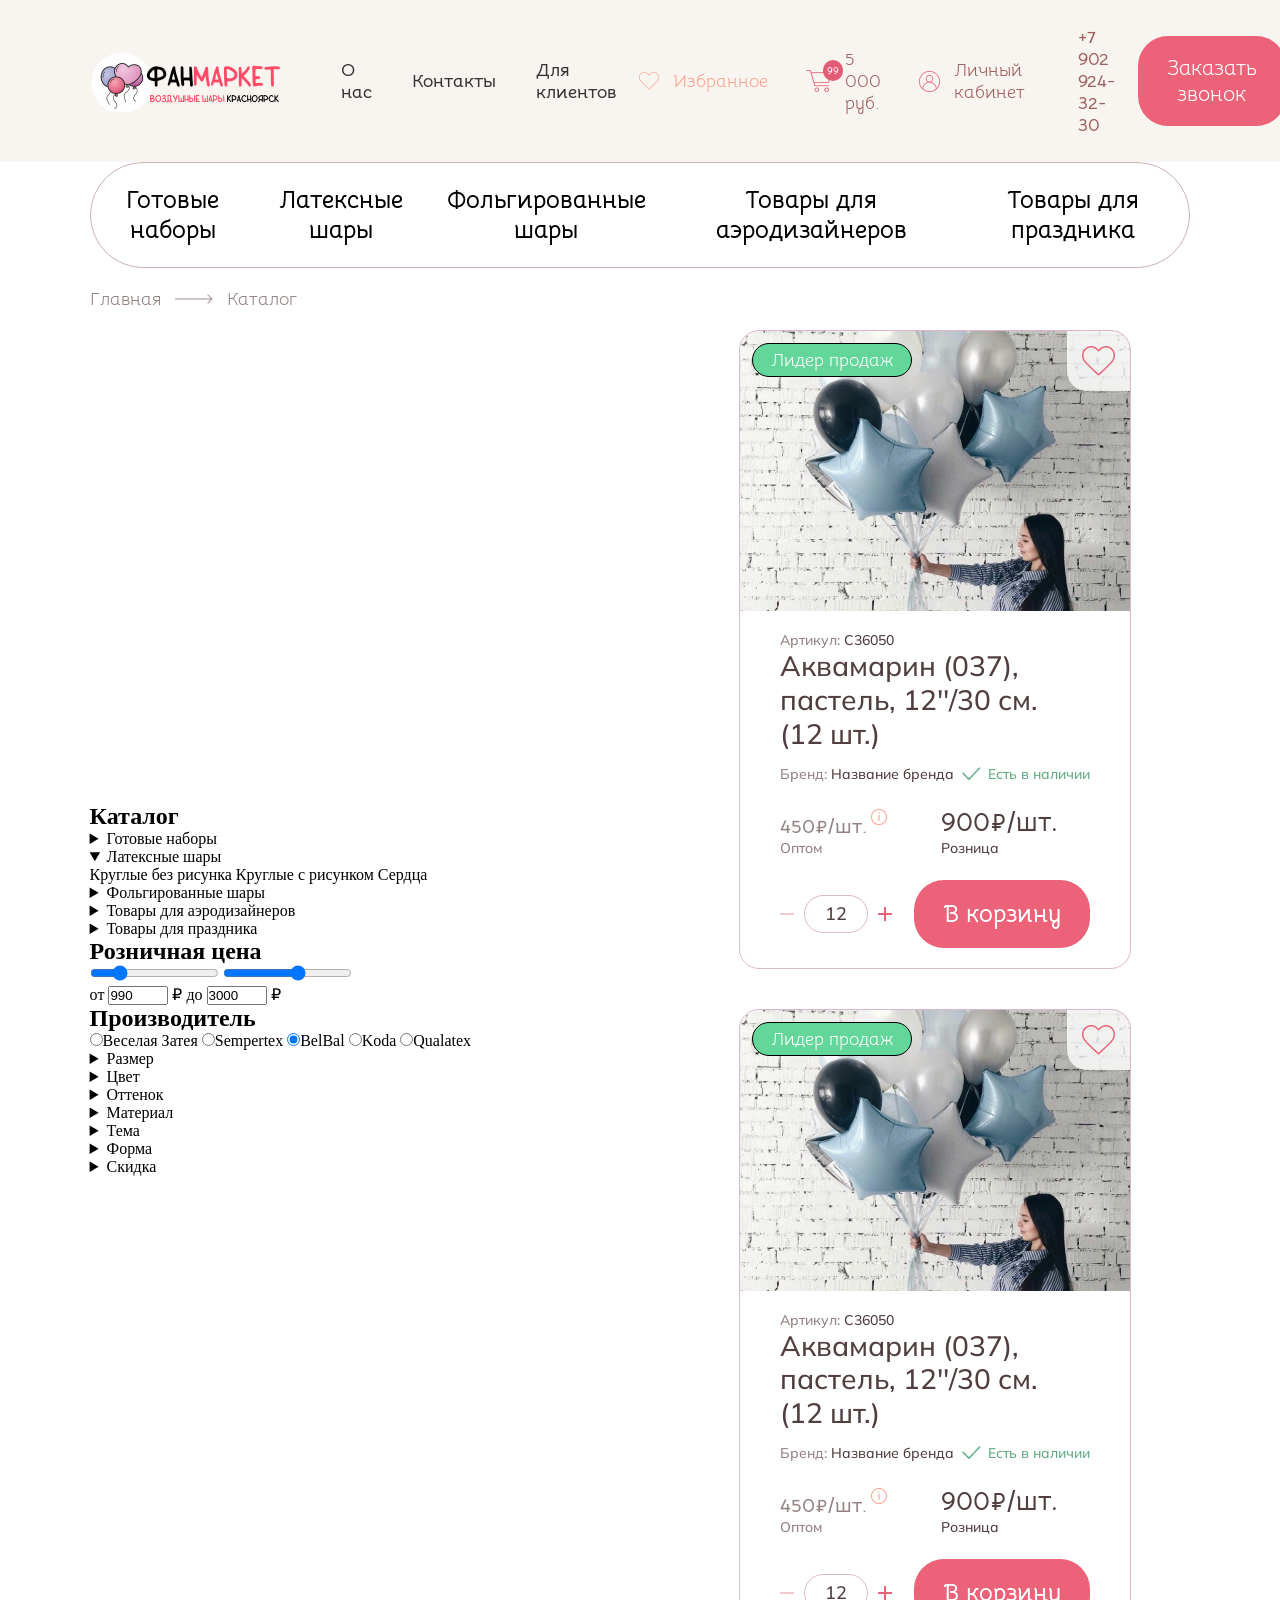
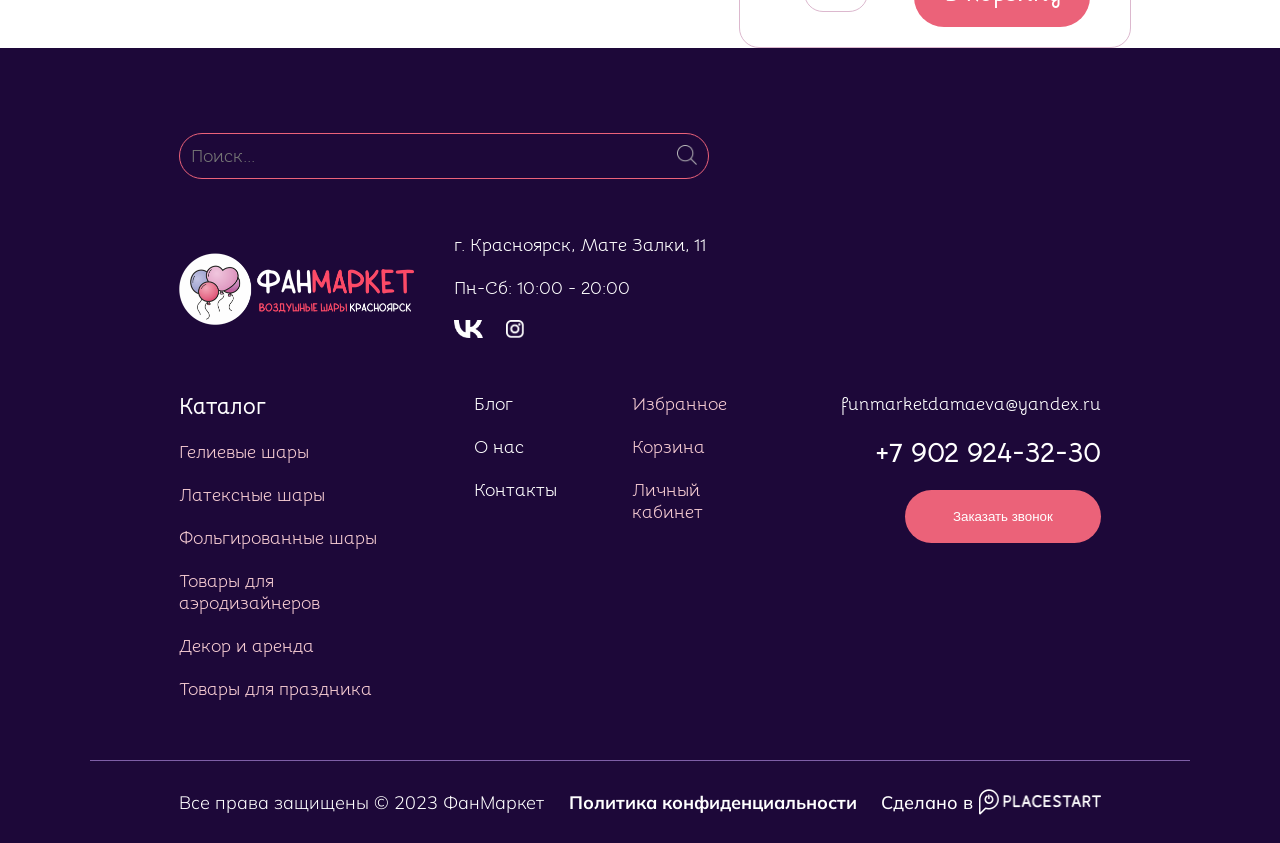
==== index.html @ 3cfc081d "Create top app bar and add html for filters Добавил верхнюю панель для каталога, стилизовал его и сп" ====
<!DOCTYPE html>
<html lang="en">
<head>
    <meta charset="UTF-8">
    <meta name="viewport" content="width=device-width, initial-scale=1.0">
    <title>ФанМаркет</title>
    <link rel="stylesheet" href="css/style.css">
    <script src="js/script.js"></script>
</head>
<body>
    <header>
        <div class="container header-inner">
            <img class="logo" src="images/logo/dark_logo.png">
            <nav class="nav-links bellota bold px18">
                <a href="#">О нас</a>
                <a href="#">Контакты</a>
                <a href="#">Для клиентов</a>
            </nav>
            <div class="actions">
                <a href="#" class="action-item favorite">
                    <img id="favorite" src="images/icons/favorite.png" alt="Избранное">
                    <span class="px18 bellota">Избранное</span>
                </a>
                <a href="#" class="action-item cart-item">
                    <div class="icon-wrap">
                        <img id="cart" src="images/icons/shopping_cart.png" alt="Корзина">
                        <span class="badge">99</span>
                    </div>
                    <span class="px18 bellota">5 000 руб.</span>
                </a>
                <a href="#" class="action-item">
                    <img id="profile" src="images/icons/profile.png" alt="Личный кабинет">
                    <span class="px18 bellota">Личный кабинет</span>
                </a>
            </div>
            <a href="tel:+79029243230" class="bellota px18 bold phone">+7 902 924-32-30</a>
            <button type="button" class="primary-btn px21 bellota">Заказать звонок</button>
        </div>       
    </header>
    <section class="top-bar">
        <div class="container">
            <a href="#" class="bellota bold px24">Готовые наборы</a>
            <a href="#" class="bellota bold px24">Латексные шары</a>
            <a href="#" class="bellota bold px24">Фольгированные шары</a>
            <a href="#" class="bellota bold px24">Товары для аэродизайнеров</a>
            <a href="#" class="bellota bold px24">Товары для праздника</a>
        </div>
    </section>
    <section class="site-path">
        <div class="container">
            <a href="#">Главная</a>
            <img src="images/icons/arrow.png" alt="">
            <a href="#">Каталог</a>
        </div>
    </section>
    <section class="products-catalog">
        <div class="catalog-filter container">
            <form class="filters" id="filters" method="get">
                <h2 class="filter-title">Каталог</h2>
                <div class="categories-nav">
                    <details class="acc">
                        <summary>Готовые наборы</summary>
                        <div class="acc-body">
                            <a href="#">Наборы на день рождения</a>
                            <a href="#">Наборы на выписку</a>
                        </div>
                    </details>
                    <details class="acc" open>
                        <summary>Латексные шары</summary>
                        <div class="acc-body">
                            <a href="#" class="sub">Круглые без рисунка</a>
                            <a href="#">Круглые с рисунком</a>
                            <a href="#">Сердца</a>
                        </div>
                    </details>
                    <details class="acc">
                        <summary>Фольгированные шары</summary>
                        <div class="acc-body"><a href="#">Фигуры</a></div>
                    </details>
                    <details class="acc">
                        <summary>Товары для аэродизайнеров</summary>
                        <div class="acc-body"><a href="#">Грузики</a></div>
                    </details>
                    <details class="acc">
                        <summary>Товары для праздника</summary>
                        <div class="acc-body"><a href="#">Свечи</a></div>
                    </details>
                </div>
                <h2 class="filter-title">Розничная цена</h2>
                <div class="range" data-max="5000">
                    <div class="range-track"><div class="range-fill"></div></div>
                    <input type="range" id="rangeMin" min="0" max="5000" step="10" value="990" aria-label="Минимальная цена">
                    <input type="range" id="rangeMax" min="0" max="5000" step="10" value="3000" aria-label="Максимальная цена">
                </div>
                <div class="price-inputs">
                    <label class="price-field">
                        <span>от</span>
                        <input type="number" name="price_min" id="priceMin" min="0" max="5000" value="990">
                        <span>₽</span>
                    </label>
                    <label class="price-field">
                        <span>до</span>
                        <input type="number" name="price_max" id="priceMax" min="0" max="5000" value="3000">
                        <span>₽</span>
                    </label>
                </div>
                <h2 class="filter-title">Производитель</h2>
                <div class="options">
                    <label class="radio"><input type="radio" name="brand" value="veselaya-zateya"><span>Веселая Затея</span></label>
                    <label class="radio"><input type="radio" name="brand" value="sempertex"><span>Sempertex</span></label>
                    <label class="radio"><input type="radio" name="brand" value="belbal" checked><span>BelBal</span></label>
                    <label class="radio"><input type="radio" name="brand" value="koda"><span>Koda</span></label>
                    <label class="radio"><input type="radio" name="brand" value="qualatex"><span>Qualatex</span></label>
                </div>
                <details class="collapse">
                    <summary>Размер</summary>
                    <div class="options">
                        <label class="check"><input type="checkbox" name="size" value="12"><span>12''/30 см</span></label>
                        <label class="check"><input type="checkbox" name="size" value="5"><span>5''/13 см</span></label>
                    </div>
                </details>
                <details class="collapse">
                    <summary>Цвет</summary>
                    <div class="options">
                        <label class="check"><input type="checkbox" name="color" value="red"><span>Красный</span></label>
                        <label class="check"><input type="checkbox" name="color" value="blue"><span>Синий</span></label>
                    </div>
                </details>
                <details class="collapse"><summary>Оттенок</summary><div class="options"></div></details>
                <details class="collapse"><summary>Материал</summary><div class="options"></div></details>
                <details class="collapse"><summary>Тема</summary><div class="options"></div></details>
                <details class="collapse"><summary>Форма</summary><div class="options"></div></details>
                <details class="collapse"><summary>Скидка</summary><div class="options"></div></details>
            </form>
        </div>
        <!-- Карта товара -->
        <div class="container product-cards">
            <div class="product-card">
                <p class="product-chip">Лидер продаж</p>
                <img class="product-favorite" src="images/icons/favorite_empty.png" alt="Товар не в избранном">
                <img class="product-img" src="images/product_placeholder.png" alt="Аквамарин (037), пастель, 12''/30 см. (12 шт.)">
                <div class="product-card-body">
                    <div class="h1-and-bellow">
                        <p class="product-property">Артикул: <span>C36050</span></p>
                        <h1>Аквамарин (037), пастель, 12''/30 см. <span class="no-wrap">(12 шт.)</span></h1>
                        <div class="bellow-h1">
                            <p class="product-property">Бренд: <span>Название бренда</span></p>
                            <div class="product-in-stock">
                                <img src="images/icons/positive_mark.png" alt="Товар есть в наличии">
                                <p>Есть в наличии</p>
                            </div>
                        </div>
                    </div>
                    <div class="prices">
                        <div class="price-in-bulk">
                            <p class="price">450₽/шт.</p>
                            <img src="images/icons/info.png" alt="Цена оптом">
                            <p>Оптом</p>
                        </div>
                        <div class="price-by-one">
                            <p class="price">900₽/шт.</p>
                            <p>Розница</p>
                        </div>
                    </div>
                    <div class="product-card-bottom">
                        <div class="product-card-amount">
                            <img src="images/icons/minus.png" alt="Выложить из корзины 1 товар">
                            <p>12</p>
                            <img src="images/icons/plus.png" alt="Положить в корзину 1 товар">
                        </div>
                        <button class="primary-btn bellota px24 bold">В корзину</button>
                    </div>
                </div>
            </div>
            <div class="product-card">
                <p class="product-chip">Лидер продаж</p>
                <img class="product-favorite" src="images/icons/favorite_empty.png" alt="Товар не в избранном">
                <img class="product-img" src="images/product_placeholder.png" alt="Аквамарин (037), пастель, 12''/30 см. (12 шт.)">
                <div class="product-card-body">
                    <div class="h1-and-bellow">
                        <p class="product-property">Артикул: <span>C36050</span></p>
                        <h1>Аквамарин (037), пастель, 12''/30 см. <span class="no-wrap">(12 шт.)</span></h1>
                        <div class="bellow-h1">
                            <p class="product-property">Бренд: <span>Название бренда</span></p>
                            <div class="product-in-stock">
                                <img src="images/icons/positive_mark.png" alt="Товар есть в наличии">
                                <p>Есть в наличии</p>
                            </div>
                        </div>
                    </div>
                    <div class="prices">
                        <div class="price-in-bulk">
                            <p class="price">450₽/шт.</p>
                            <img src="images/icons/info.png" alt="Цена оптом">
                            <p>Оптом</p>
                        </div>
                        <div class="price-by-one">
                            <p class="price">900₽/шт.</p>
                            <p>Розница</p>
                        </div>
                    </div>
                    <div class="product-card-bottom">
                        <div class="product-card-amount">
                            <img src="images/icons/minus.png" alt="Выложить из корзины 1 товар">
                            <p>12</p>
                            <img src="images/icons/plus.png" alt="Положить в корзину 1 товар">
                        </div>
                        <button class="primary-btn bellota px24 bold">В корзину</button>
                    </div>
                </div>
            </div>
        </div>       
    </section>
    <footer>
        <div class="container footer-inner">
            <div class="footer-main bellota px18">
                <div id="search-section">
                    <div class="search">
                        <input class="search-input" type="text" placeholder="Поиск...">
                        <img class="search-icon" src="images/icons/search.png" alt="Поиск">
                    </div>
                    <div class="footer-doublecolumn">
                        <img class="logo" src="images/logo/light_logo.png" alt="ФанМаркет">
                        <div class="hug white">
                            <p>г. Красноярск, Мате Залки, 11</p>
                            <p>Пн-Сб: 10:00 - 20:00</p>
                            <div>
                                <img class="footer-icon" src="images/icons/vk.png" alt="Наш ВК">
                                <img id="rightmost" class="footer-icon" src="images/icons/instagram.png" alt="Наш Instagram">
                            </div>
                        </div>
                    </div>
                </div>
                <div class="categories">
                    <div class="hug category">
                        <h3>Каталог</h3>
                        <a href="#">Гелиевые шары</a>
                        <a href="#">Латексные шары</a>
                        <a href="#">Фольгированные шары</a>
                        <a href="#">Товары для аэродизайнеров</a>
                        <a href="#">Декор и аренда</a>
                        <a href="#">Товары для праздника</a>
                    </div>
                    <div class="hug white">
                        <a href="#">Блог</a>
                        <a href="#">О нас</a>
                        <a href="#">Контакты</a>
                    </div>
                    <div class="hug category">
                        <a href="#">Избранное</a>
                        <a href="#">Корзина</a>
                        <a href="#">Личный кабинет</a>
                    </div>
                </div>
                <div class="contact">
                    <p class="white px18">funmarketdamaeva@yandex.ru</p>
                    <p class="white bold px28">+7 902 924-32-30</p>
                    <button class="primary-btn white">Заказать звонок</button>
                </div>
            </div>
            <div class="footer-secondary mulish white px18">
                <p class="light">Все права защищены © 2023 ФанМаркет</p>
                <p class="bold">Политика конфиденциальности</p>
                <div id="placestart">
                    <p>Сделано в</p>
                    <img src="images/logo/placestart_logo.png" alt="Сделано в Placestart">
                </div>
            </div>
        </div>       
    </footer>
</body>
</html>
---- css/style.css ----
@font-face {
    font-family: 'Bellota';
    src: url('./fonts/Bellota/Bellota-Regular.ttf') format('truetype');
    font-weight: 400; 
    font-style: normal;
    font-display: swap;
}

@font-face {
    font-family: 'Bellota';
    src: url('./fonts/Bellota/Bellota-Bold.ttf') format('truetype');
    font-weight: 700;
    font-style: normal;
    font-display: swap;
}

@font-face {
    font-family: 'Mulish';
    src: url('./fonts/Mulish/static/Mulish-Medium.ttf') format('truetype');
    font-weight: 400;
    font-style: normal;
    font-display: swap;
}

@font-face {
    font-family: 'Mulish';
    src: url('./fonts/Mulish/static/Mulish-Bold.ttf') format('truetype');
    font-weight: 700;
    font-style: normal;
    font-display: swap;
}

@font-face {
    font-family: 'Mulish';
    src: url('./fonts/Mulish/static/Mulish-Light.ttf') format('truetype');
    font-weight: 100;
    font-style: normal;
    font-display: swap;
}

*, *::after, *::before {
    box-sizing: border-box;
    margin: 0;
    padding: 0;
}

a {
    text-decoration: none;
    color: inherit;
}

header, section, footer {
    display: flex;
    width: 100%;
    max-width: 1920px;
    margin: 0 auto;
}

header {
    background-color: #F8F5F0;
}

.header-inner {
    gap: 23px;
    padding-top: 26px;
    padding-bottom: 26px;
    display: flex;
    align-items: center;
    flex-direction: row;
}

.container {
    display: flex;
    align-items: center;
    flex-direction: row;
    width: 100%;
    margin-left: clamp(0px, 7%, 135px);
    margin-right: clamp(0px, 7%, 135px);
}

.logo {
    display: block;
    height: 62px;
    width: auto;
    object-fit: contain;
}

.nav-links {
    display: flex;
    align-items: center;
    gap: 40px;
    font-size: 16px;
    font-weight: 400;
    color: #383333;
    margin-left: 36px;
}

.icon-wrap {
    position: relative;
    display: inline-flex;
    align-items: center;
    justify-content: center;
}
.actions {
    display: flex;
    flex-direction: row;
    justify-content: space-between;
    gap: 38px;
    margin-left: auto;
}

.action-item {
    display: flex;
    flex-grow: 2;
    flex-direction: row;
    align-items: center;
    gap: 14px;
    color: #A06060;
}

.action-item div {
    max-height: 100%;
}

.badge {
    position: absolute;
    font-family: "Bellota", sans-serif;
    top: -10px;
    right: -12px;
    background-color: #E25C75;
    color: white;
    font-size: 10px;
    font-weight: 700;
    padding: 4px 4px;
    border-radius: 999px;
}

.primary-btn {
    background-color: #EB6279;
    padding: 19px 29px;
    border-radius: 30px;
    color: white;
    border-width: 0;
}

.site-path {
    color: #948181;
    font-family: 'Bellota', sans-serif;
    font-size: 18px;
}

.site-path .container {
    display: flex;
    gap: clamp(2px, 2vw, 14px);
    margin-top: 20px;
    margin-bottom: 20px;
}

.site-path img {
    height: 10px;
    width: auto;
}

.top-bar .container {
    border: #CAB1B7 solid 1px;
    display: flex;
    justify-content: space-around;
    padding-top: 22px;
    padding-bottom: 22px;
    border-radius: 999px;
    text-align: center;
}

.choosen {
    color: #EB6279;
}

.product-cards {
    display: flex;
    flex-flow: row wrap;
    gap: 40px 30px;
    width: clamp(60%, 1230px, 100%);
}

.product-card {
    border: #DCB8CE 1px solid;
    border-radius: 20px;
    width: min-content;
    position: relative;
    overflow: hidden;
}

.product-card .product-img {
    height: auto;
    width: clamp(200px, 390px, 100vw);
    display: block;
}

.product-chip {
    color: white;
    font-family: 'Bellota', sans-serif;
    font-size: 18px; 
    border-radius: 20px;
    background-color: #63D79A;
    padding: 5px 18px;
    display: inline-block;
    border: 1px solid black;
    position: absolute;    
    top: 12px;         
    left: 12px;    
    z-index: 1;
}

.h1-and-bellow {
    display: flex;
    flex-direction: column;
}

.bellow-h1 {
    display: flex;
    flex-wrap: wrap;
    justify-content: space-between; 
}

.product-favorite {
    position: absolute;
    top: 0;
    right: 0;
    z-index: 1;
    padding: 15px;
    width: 16%;
    border-radius: 0px 20px;
    background-color: rgba(255, 255, 255, 0.8);
}

.product-property {
    font-family: 'Mulish', sans-serif;
    font-size: 14px;
    color: #948181;
    font-weight: 400;
}

.product-property > span {
    color: #513E3E;
}

.product-card-body {
    padding: 20px 40px;
    display: flex;
    flex-direction: column;
    gap: 23px;
}

.h1-and-bellow > h1 {
    font-size: 28px;
    font-family: 'Mulish', sans-serif;
    line-height: 120%;
    color: #513E3E;
    font-weight: 400;
    margin-bottom: 15px;
}

.product-in-stock {
    color: #5EAB83;
    font-family: 'Mulish', sans-serif;
    font-size: 14px;
    display: flex;
    align-items: center;
    gap: 7px;
}

.product-in-stock img {
    height:14px;
    width: auto;
}

.prices {
    display: flex;
    flex-wrap: wrap;
    gap: clamp(12px, 5vw, 54px);
    align-content: start;
    align-items: end;
}

.price-in-bulk {
    color: #948181;
    font-family: 'Mulish', sans-serif;
    font-size: 14px;
}
.price-in-bulk > img {
    display: inline-block;
    height: 16px;
    position: relative;
    top: -8px;
}

.price-in-bulk > .price {
    font-size: 20px;
    font-weight: 700;
    display: inline-block;
    font-family: 'Bellota', sans-serif;
}

.price-by-one {
    font-size: 14px;
    font-family: 'Mulish', sans-serif;
    color: #513E3E;
}

.price-by-one > .price {
    font-size: 26px;
    font-weight: 700;
    font-family: 'Bellota', sans-serif;
}

.product-card-amount {
    font-family: 'Mulish', sans-serif;
    color: #513E3E;
    display: flex;
    justify-content: space-between;
    align-items: center;
    flex: 1;
}

.product-card-amount > p {
    border: #DCB8CE solid 1px;
    border-radius: 20px;
    padding: 9px 20px;
    font-weight: 400;
    font-size: 18px;
    line-height: 100%;
}

.product-card-amount > img {
    width: 14px;
    height: auto;
}

.product-card-bottom {
    display: flex;
    align-items: center;
    align-content: center;
    gap: clamp(8px, 22px, 10%);
    flex-wrap: wrap;
    width: 100%;
}

footer {
    background-color: #1D0839;
}

.footer-inner {
    display: flex;
    flex-direction: column;
    width: 100%; 
}

.footer-secondary {
    border-top: #7E5FA7 solid 1px;
    display: flex;
    flex-wrap: wrap;
    justify-content: space-between;
    align-items: center;
    gap: 20px;
    padding: 28px clamp(20px, 7vw, 135px);
    width: 100%;
}


.footer-main {
    display: flex;
    justify-content: space-between;
    align-items: flex-start;
    flex-wrap: wrap; 
    gap: 50px clamp(40px, 6vw, 120px);
    padding: 85px clamp(20px, 7vw, 135px) 60px; 
    width: 100%;
}

.footer-icon {
    height: 18px;
}

#rightmost {
    margin-left: 18px;
}

.hug {
    display: flex;
    flex-direction: column;
    gap: 21px;
}

#search-section {
    flex: 1 1 380px;
    max-width: 530px;
}

.search {
    display: flex;
    padding: 11px;
    border-radius: 43px;
    border: 1px solid #EB6279;
    width: 100%;
}

.search-input {
    flex: 1;
    font-family: 'Bellota';
    font-size: 18px;
    color: #979797;
    outline: none;
    border: none;
    background: transparent;
}

.search-icon {
    height: 20px;
}

.footer-doublecolumn {
    display: flex;
    justify-content: space-between;
    align-items: center;
    margin-top: 55px;
}

.footer-doublecolumn > .logo {
    width: 235px;
    height: auto;
}

.footer-doublecolumn > .hug {
    width: 48.2%;
}

.hug h3 {
    color: white;
    font-size: 22px;
}

.categories {
    display: flex;
    gap: clamp(20px, 7vw, 75px);
    flex: 2.4;
    justify-content: space-between;
}

.category {
    color: #F3C9D0;
    size: 18px;
}

.category > a:hover {
    color: #FAA48E;
}

.contact {
    display: flex;
    flex-direction: column;
    gap: 20px;
    align-items: end;
    flex: 1;
}

.contact > .primary-btn {
    padding: 19px 48px;
    white-space: nowrap;
}

#placestart {
    display: flex;
    align-items: center;
    gap: 6px;
}

#placestart img {
    max-width: 122px;
}

#favorite {
    width: 20px;
}

#cart {
    width: 25px;
}

#profile {
    width: 21px;
}

.phone {
    color: #A06060;
    margin-left: 30px;
}

.favorite {
    color: #FAA48F;
}

.white {
    color: white;
}

.bold {
    font-weight: 700;
}

.light {
    font-weight: 100;
}

.px18 {
    font-size: 18px;
}

.px21 {
    font-size: 21px;
}

.px24 {
    font-size: 24px;
}

.px28 {
    font-size: 28px;
}

.bellota {
    font-family: 'Bellota', sans-serif;
}

.mulish {
    font-family: 'Mulish', sans-serif;
}

.no-wrap {
    white-space: nowrap;
}
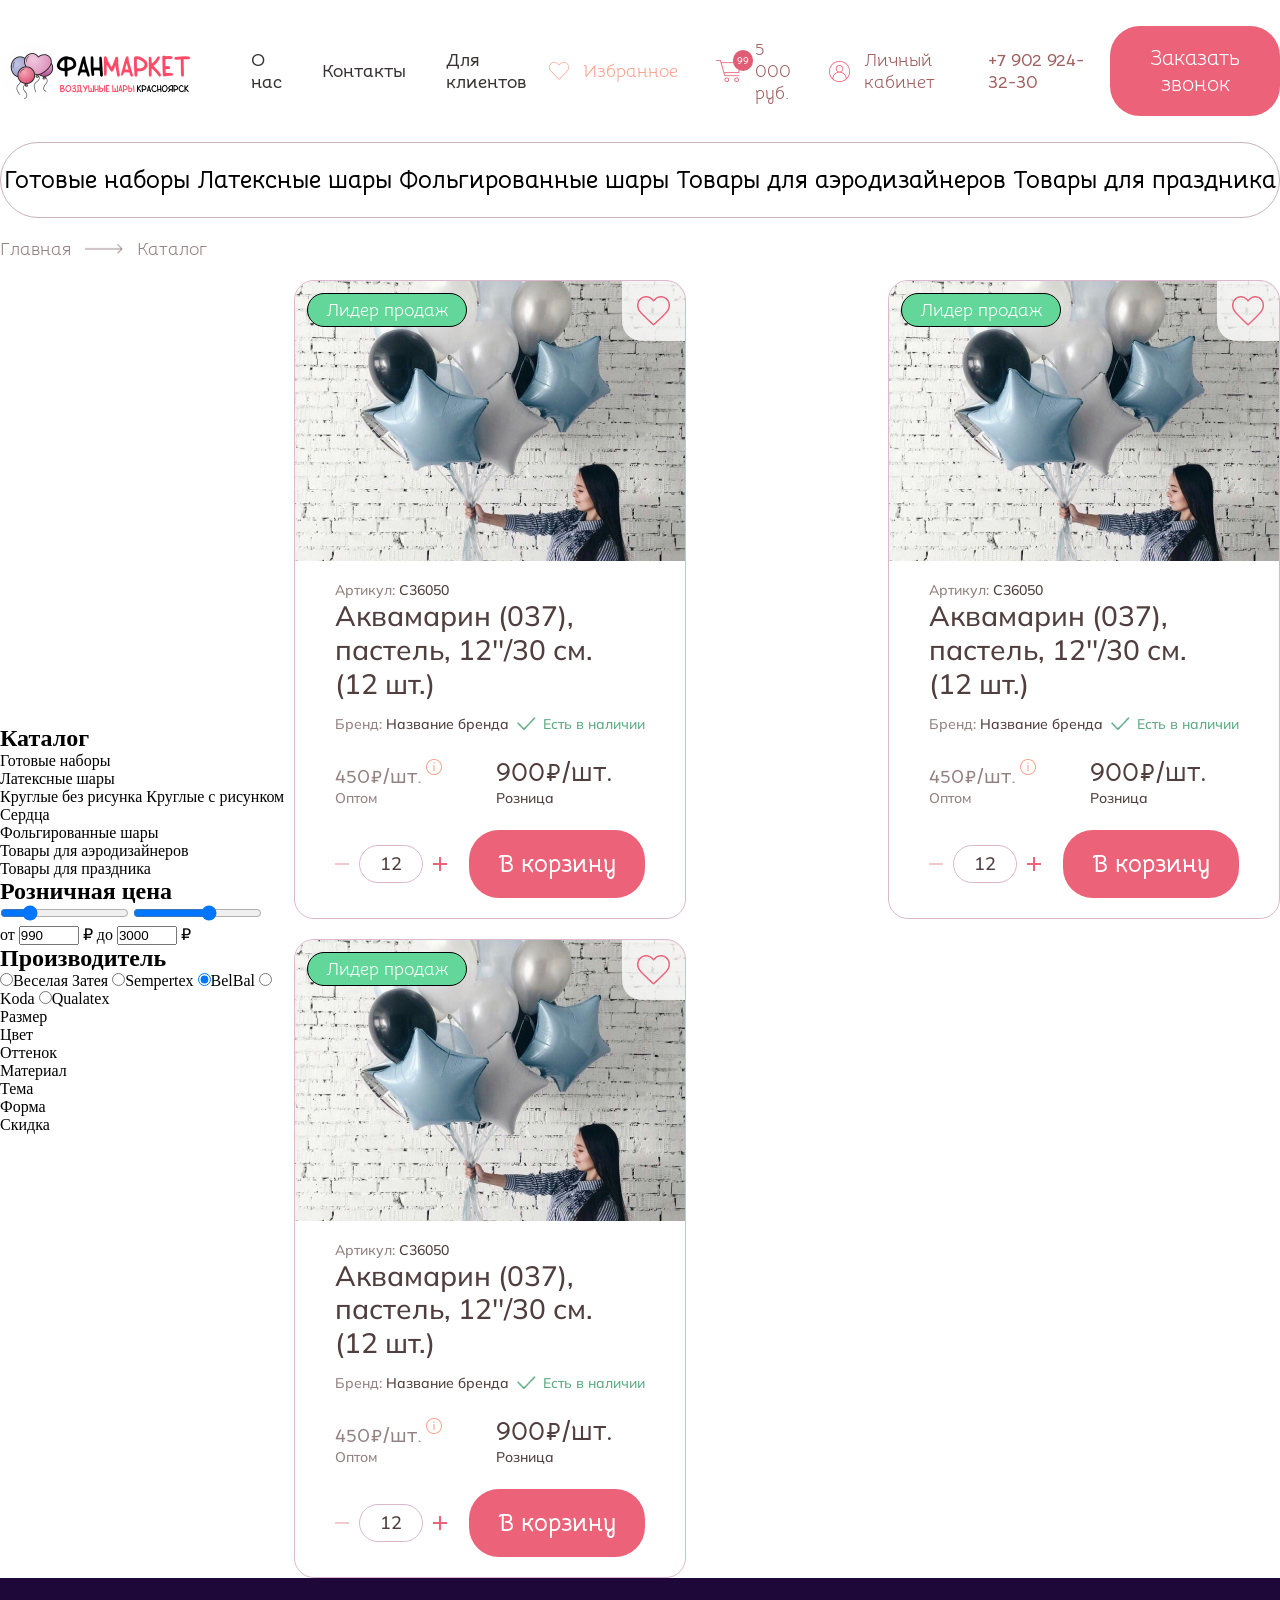
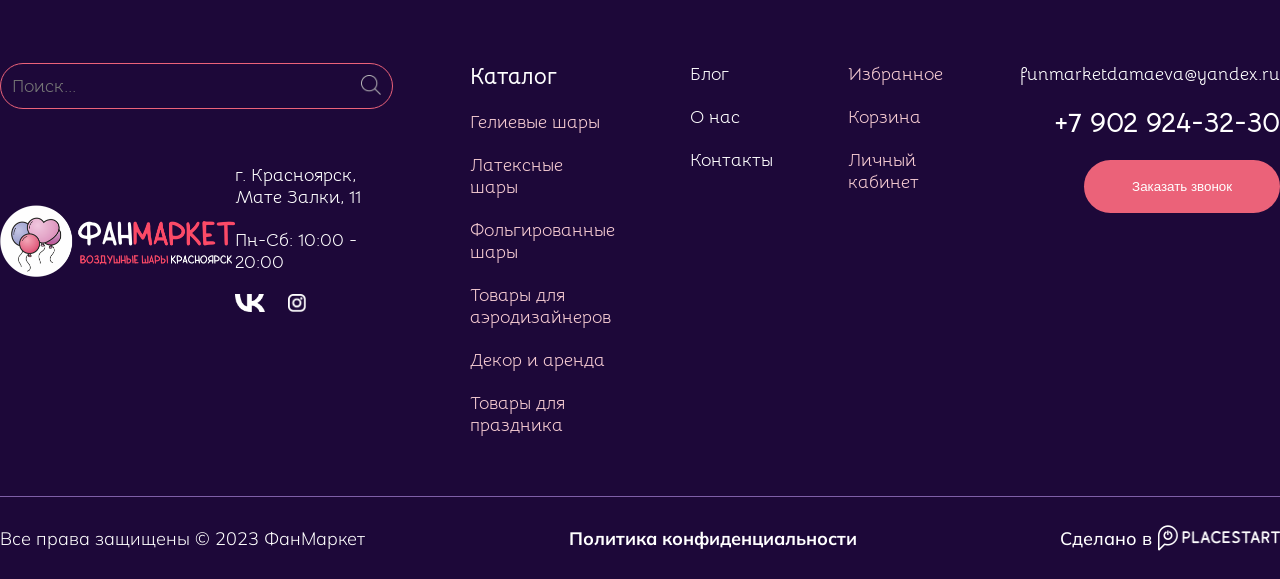
==== commit 1aa2120a: "Add hovers and refactor container, section margins Добавил эффекты при наведении и переработал отсту" ====
--- a/index.html
+++ b/index.html
@@ -11,11 +11,11 @@
     <header>
         <div class="container header-inner">
             <img class="logo" src="images/logo/dark_logo.png">
-            <nav class="nav-links bellota bold px18">
-                <a href="#">О нас</a>
-                <a href="#">Контакты</a>
-                <a href="#">Для клиентов</a>
-            </nav>
+            <ul class="nav-links bellota bold px18">
+                <li><a href="#">О нас</a></li>
+                <li><a href="#">Контакты</a></li>
+                <li><a href="#">Для клиентов</a></li>
+            </ul>
             <div class="actions">
                 <a href="#" class="action-item favorite">
                     <img id="favorite" src="images/icons/favorite.png" alt="Избранное">
@@ -34,16 +34,18 @@
                 </a>
             </div>
             <a href="tel:+79029243230" class="bellota px18 bold phone">+7 902 924-32-30</a>
-            <button type="button" class="primary-btn px21 bellota">Заказать звонок</button>
+            <button type="button" class="primary-btn px21 bellota" action="">Заказать звонок</button>
         </div>       
     </header>
     <section class="top-bar">
         <div class="container">
-            <a href="#" class="bellota bold px24">Готовые наборы</a>
-            <a href="#" class="bellota bold px24">Латексные шары</a>
-            <a href="#" class="bellota bold px24">Фольгированные шары</a>
-            <a href="#" class="bellota bold px24">Товары для аэродизайнеров</a>
-            <a href="#" class="bellota bold px24">Товары для праздника</a>
+            <ul>
+                <li><a href="#" class="bellota bold px24">Готовые наборы</a></li>
+                <li><a href="#" class="bellota bold px24">Латексные шары</a></li>
+                <li><a href="#" class="bellota bold px24">Фольгированные шары</a></li>
+                <li><a href="#" class="bellota bold px24">Товары для аэродизайнеров</a></li>
+                <li><a href="#" class="bellota bold px24">Товары для праздника</a></li>
+            </ul>
         </div>
     </section>
     <section class="site-path">
@@ -54,162 +56,201 @@
         </div>
     </section>
     <section class="products-catalog">
-        <div class="catalog-filter container">
-            <form class="filters" id="filters" method="get">
-                <h2 class="filter-title">Каталог</h2>
-                <div class="categories-nav">
-                    <details class="acc">
-                        <summary>Готовые наборы</summary>
-                        <div class="acc-body">
-                            <a href="#">Наборы на день рождения</a>
-                            <a href="#">Наборы на выписку</a>
+        <div class="container">
+            <div class="catalog-filter">
+                <form class="filters" id="filters" method="get">
+                    <h2 class="filter-title">Каталог</h2>
+                    <div class="categories-nav">
+                        <details class="acc">
+                            <summary>Готовые наборы</summary>
+                            <div class="acc-body">
+                                <a href="#">Наборы на день рождения</a>
+                                <a href="#">Наборы на выписку</a>
+                            </div>
+                        </details>
+                        <details class="acc" open>
+                            <summary>Латексные шары</summary>
+                            <div class="acc-body">
+                                <a href="#" class="sub">Круглые без рисунка</a>
+                                <a href="#">Круглые с рисунком</a>
+                                <a href="#">Сердца</a>
+                            </div>
+                        </details>
+                        <details class="acc">
+                            <summary>Фольгированные шары</summary>
+                            <div class="acc-body"><a href="#">Фигуры</a></div>
+                        </details>
+                        <details class="acc">
+                            <summary>Товары для аэродизайнеров</summary>
+                            <div class="acc-body"><a href="#">Грузики</a></div>
+                        </details>
+                        <details class="acc">
+                            <summary>Товары для праздника</summary>
+                            <div class="acc-body"><a href="#">Свечи</a></div>
+                        </details>
+                    </div>
+                    <h2 class="filter-title">Розничная цена</h2>
+                    <div class="range" data-max="5000">
+                        <div class="range-track"><div class="range-fill"></div></div>
+                        <input type="range" id="rangeMin" min="0" max="5000" step="10" value="990" aria-label="Минимальная цена">
+                        <input type="range" id="rangeMax" min="0" max="5000" step="10" value="3000" aria-label="Максимальная цена">
+                    </div>
+                    <div class="price-inputs">
+                        <label class="price-field">
+                            <span>от</span>
+                            <input type="number" name="price_min" id="priceMin" min="0" max="5000" value="990">
+                            <span>₽</span>
+                        </label>
+                        <label class="price-field">
+                            <span>до</span>
+                            <input type="number" name="price_max" id="priceMax" min="0" max="5000" value="3000">
+                            <span>₽</span>
+                        </label>
+                    </div>
+                    <h2 class="filter-title">Производитель</h2>
+                    <div class="options">
+                        <label class="radio"><input type="radio" name="brand" value="veselaya-zateya"><span>Веселая Затея</span></label>
+                        <label class="radio"><input type="radio" name="brand" value="sempertex"><span>Sempertex</span></label>
+                        <label class="radio"><input type="radio" name="brand" value="belbal" checked><span>BelBal</span></label>
+                        <label class="radio"><input type="radio" name="brand" value="koda"><span>Koda</span></label>
+                        <label class="radio"><input type="radio" name="brand" value="qualatex"><span>Qualatex</span></label>
+                    </div>
+                    <details class="collapse">
+                        <summary>Размер</summary>
+                        <div class="options">
+                            <label class="check"><input type="checkbox" name="size" value="12"><span>12''/30 см</span></label>
+                            <label class="check"><input type="checkbox" name="size" value="5"><span>5''/13 см</span></label>
                         </div>
                     </details>
-                    <details class="acc" open>
-                        <summary>Латексные шары</summary>
-                        <div class="acc-body">
-                            <a href="#" class="sub">Круглые без рисунка</a>
-                            <a href="#">Круглые с рисунком</a>
-                            <a href="#">Сердца</a>
+                    <details class="collapse">
+                        <summary>Цвет</summary>
+                        <div class="options">
+                            <label class="check"><input type="checkbox" name="color" value="red"><span>Красный</span></label>
+                            <label class="check"><input type="checkbox" name="color" value="blue"><span>Синий</span></label>
                         </div>
                     </details>
-                    <details class="acc">
-                        <summary>Фольгированные шары</summary>
-                        <div class="acc-body"><a href="#">Фигуры</a></div>
-                    </details>
-                    <details class="acc">
-                        <summary>Товары для аэродизайнеров</summary>
-                        <div class="acc-body"><a href="#">Грузики</a></div>
-                    </details>
-                    <details class="acc">
-                        <summary>Товары для праздника</summary>
-                        <div class="acc-body"><a href="#">Свечи</a></div>
-                    </details>
-                </div>
-                <h2 class="filter-title">Розничная цена</h2>
-                <div class="range" data-max="5000">
-                    <div class="range-track"><div class="range-fill"></div></div>
-                    <input type="range" id="rangeMin" min="0" max="5000" step="10" value="990" aria-label="Минимальная цена">
-                    <input type="range" id="rangeMax" min="0" max="5000" step="10" value="3000" aria-label="Максимальная цена">
-                </div>
-                <div class="price-inputs">
-                    <label class="price-field">
-                        <span>от</span>
-                        <input type="number" name="price_min" id="priceMin" min="0" max="5000" value="990">
-                        <span>₽</span>
-                    </label>
-                    <label class="price-field">
-                        <span>до</span>
-                        <input type="number" name="price_max" id="priceMax" min="0" max="5000" value="3000">
-                        <span>₽</span>
-                    </label>
-                </div>
-                <h2 class="filter-title">Производитель</h2>
-                <div class="options">
-                    <label class="radio"><input type="radio" name="brand" value="veselaya-zateya"><span>Веселая Затея</span></label>
-                    <label class="radio"><input type="radio" name="brand" value="sempertex"><span>Sempertex</span></label>
-                    <label class="radio"><input type="radio" name="brand" value="belbal" checked><span>BelBal</span></label>
-                    <label class="radio"><input type="radio" name="brand" value="koda"><span>Koda</span></label>
-                    <label class="radio"><input type="radio" name="brand" value="qualatex"><span>Qualatex</span></label>
-                </div>
-                <details class="collapse">
-                    <summary>Размер</summary>
-                    <div class="options">
-                        <label class="check"><input type="checkbox" name="size" value="12"><span>12''/30 см</span></label>
-                        <label class="check"><input type="checkbox" name="size" value="5"><span>5''/13 см</span></label>
-                    </div>
-                </details>
-                <details class="collapse">
-                    <summary>Цвет</summary>
-                    <div class="options">
-                        <label class="check"><input type="checkbox" name="color" value="red"><span>Красный</span></label>
-                        <label class="check"><input type="checkbox" name="color" value="blue"><span>Синий</span></label>
-                    </div>
-                </details>
-                <details class="collapse"><summary>Оттенок</summary><div class="options"></div></details>
-                <details class="collapse"><summary>Материал</summary><div class="options"></div></details>
-                <details class="collapse"><summary>Тема</summary><div class="options"></div></details>
-                <details class="collapse"><summary>Форма</summary><div class="options"></div></details>
-                <details class="collapse"><summary>Скидка</summary><div class="options"></div></details>
-            </form>
+                    <details class="collapse"><summary>Оттенок</summary><div class="options"></div></details>
+                    <details class="collapse"><summary>Материал</summary><div class="options"></div></details>
+                    <details class="collapse"><summary>Тема</summary><div class="options"></div></details>
+                    <details class="collapse"><summary>Форма</summary><div class="options"></div></details>
+                    <details class="collapse"><summary>Скидка</summary><div class="options"></div></details>
+                </form>
+            </div>
+            <!-- Карта товара -->
+            <div class="product-cards">
+                <div class="product-card">
+                    <p class="product-chip">Лидер продаж</p>
+                    <img class="product-favorite" src="images/icons/favorite_empty.png" alt="Товар не в избранном">
+                    <img class="product-img" src="images/product_placeholder.png" alt="Аквамарин (037), пастель, 12''/30 см. (12 шт.)">
+                    <div class="product-card-body">
+                        <div class="h1-and-bellow">
+                            <p class="product-property">Артикул: <span>C36050</span></p>
+                            <h1>Аквамарин (037), пастель, 12''/30 см. <span class="no-wrap">(12 шт.)</span></h1>
+                            <div class="bellow-h1">
+                                <p class="product-property">Бренд: <span>Название бренда</span></p>
+                                <div class="product-in-stock">
+                                    <img src="images/icons/positive_mark.png" alt="Товар есть в наличии">
+                                    <p>Есть в наличии</p>
+                                </div>
+                            </div>
+                        </div>
+                        <div class="prices">
+                            <div class="price-in-bulk">
+                                <p class="price">450₽/шт.</p>
+                                <img src="images/icons/info.png" alt="Цена оптом">
+                                <p>Оптом</p>
+                            </div>
+                            <div class="price-by-one">
+                                <p class="price">900₽/шт.</p>
+                                <p>Розница</p>
+                            </div>
+                        </div>
+                        <div class="product-card-bottom">
+                            <div class="product-card-amount">
+                                <img src="images/icons/minus.png" alt="Выложить из корзины 1 товар">
+                                <p>12</p>
+                                <img src="images/icons/plus.png" alt="Положить в корзину 1 товар">
+                            </div>
+                            <button class="primary-btn bellota px24 bold">В корзину</button>
+                        </div>
+                    </div>
+                </div>
+                <div class="product-card">
+                    <p class="product-chip">Лидер продаж</p>
+                    <img class="product-favorite" src="images/icons/favorite_empty.png" alt="Товар не в избранном">
+                    <img class="product-img" src="images/product_placeholder.png" alt="Аквамарин (037), пастель, 12''/30 см. (12 шт.)">
+                    <div class="product-card-body">
+                        <div class="h1-and-bellow">
+                            <p class="product-property">Артикул: <span>C36050</span></p>
+                            <h1>Аквамарин (037), пастель, 12''/30 см. <span class="no-wrap">(12 шт.)</span></h1>
+                            <div class="bellow-h1">
+                                <p class="product-property">Бренд: <span>Название бренда</span></p>
+                                <div class="product-in-stock">
+                                    <img src="images/icons/positive_mark.png" alt="Товар есть в наличии">
+                                    <p>Есть в наличии</p>
+                                </div>
+                            </div>
+                        </div>
+                        <div class="prices">
+                            <div class="price-in-bulk">
+                                <p class="price">450₽/шт.</p>
+                                <img src="images/icons/info.png" alt="Цена оптом">
+                                <p>Оптом</p>
+                            </div>
+                            <div class="price-by-one">
+                                <p class="price">900₽/шт.</p>
+                                <p>Розница</p>
+                            </div>
+                        </div>
+                        <div class="product-card-bottom">
+                            <div class="product-card-amount">
+                                <img src="images/icons/minus.png" alt="Выложить из корзины 1 товар">
+                                <p>12</p>
+                                <img src="images/icons/plus.png" alt="Положить в корзину 1 товар">
+                            </div>
+                            <button class="primary-btn bellota px24 bold">В корзину</button>
+                        </div>
+                    </div>
+                </div>
+                <div class="product-card">
+                    <p class="product-chip">Лидер продаж</p>
+                    <img class="product-favorite" src="images/icons/favorite_empty.png" alt="Товар не в избранном">
+                    <img class="product-img" src="images/product_placeholder.png" alt="Аквамарин (037), пастель, 12''/30 см. (12 шт.)">
+                    <div class="product-card-body">
+                        <div class="h1-and-bellow">
+                            <p class="product-property">Артикул: <span>C36050</span></p>
+                            <h1>Аквамарин (037), пастель, 12''/30 см. <span class="no-wrap">(12 шт.)</span></h1>
+                            <div class="bellow-h1">
+                                <p class="product-property">Бренд: <span>Название бренда</span></p>
+                                <div class="product-in-stock">
+                                    <img src="images/icons/positive_mark.png" alt="Товар есть в наличии">
+                                    <p>Есть в наличии</p>
+                                </div>
+                            </div>
+                        </div>
+                        <div class="prices">
+                            <div class="price-in-bulk">
+                                <p class="price">450₽/шт.</p>
+                                <img src="images/icons/info.png" alt="Цена оптом">
+                                <p>Оптом</p>
+                            </div>
+                            <div class="price-by-one">
+                                <p class="price">900₽/шт.</p>
+                                <p>Розница</p>
+                            </div>
+                        </div>
+                        <div class="product-card-bottom">
+                            <div class="product-card-amount">
+                                <img src="images/icons/minus.png" alt="Выложить из корзины 1 товар">
+                                <p>12</p>
+                                <img src="images/icons/plus.png" alt="Положить в корзину 1 товар">
+                            </div>
+                            <button class="primary-btn bellota px24 bold">В корзину</button>
+                        </div>
+                    </div>
+                </div>
+            </div>
         </div>
-        <!-- Карта товара -->
-        <div class="container product-cards">
-            <div class="product-card">
-                <p class="product-chip">Лидер продаж</p>
-                <img class="product-favorite" src="images/icons/favorite_empty.png" alt="Товар не в избранном">
-                <img class="product-img" src="images/product_placeholder.png" alt="Аквамарин (037), пастель, 12''/30 см. (12 шт.)">
-                <div class="product-card-body">
-                    <div class="h1-and-bellow">
-                        <p class="product-property">Артикул: <span>C36050</span></p>
-                        <h1>Аквамарин (037), пастель, 12''/30 см. <span class="no-wrap">(12 шт.)</span></h1>
-                        <div class="bellow-h1">
-                            <p class="product-property">Бренд: <span>Название бренда</span></p>
-                            <div class="product-in-stock">
-                                <img src="images/icons/positive_mark.png" alt="Товар есть в наличии">
-                                <p>Есть в наличии</p>
-                            </div>
-                        </div>
-                    </div>
-                    <div class="prices">
-                        <div class="price-in-bulk">
-                            <p class="price">450₽/шт.</p>
-                            <img src="images/icons/info.png" alt="Цена оптом">
-                            <p>Оптом</p>
-                        </div>
-                        <div class="price-by-one">
-                            <p class="price">900₽/шт.</p>
-                            <p>Розница</p>
-                        </div>
-                    </div>
-                    <div class="product-card-bottom">
-                        <div class="product-card-amount">
-                            <img src="images/icons/minus.png" alt="Выложить из корзины 1 товар">
-                            <p>12</p>
-                            <img src="images/icons/plus.png" alt="Положить в корзину 1 товар">
-                        </div>
-                        <button class="primary-btn bellota px24 bold">В корзину</button>
-                    </div>
-                </div>
-            </div>
-            <div class="product-card">
-                <p class="product-chip">Лидер продаж</p>
-                <img class="product-favorite" src="images/icons/favorite_empty.png" alt="Товар не в избранном">
-                <img class="product-img" src="images/product_placeholder.png" alt="Аквамарин (037), пастель, 12''/30 см. (12 шт.)">
-                <div class="product-card-body">
-                    <div class="h1-and-bellow">
-                        <p class="product-property">Артикул: <span>C36050</span></p>
-                        <h1>Аквамарин (037), пастель, 12''/30 см. <span class="no-wrap">(12 шт.)</span></h1>
-                        <div class="bellow-h1">
-                            <p class="product-property">Бренд: <span>Название бренда</span></p>
-                            <div class="product-in-stock">
-                                <img src="images/icons/positive_mark.png" alt="Товар есть в наличии">
-                                <p>Есть в наличии</p>
-                            </div>
-                        </div>
-                    </div>
-                    <div class="prices">
-                        <div class="price-in-bulk">
-                            <p class="price">450₽/шт.</p>
-                            <img src="images/icons/info.png" alt="Цена оптом">
-                            <p>Оптом</p>
-                        </div>
-                        <div class="price-by-one">
-                            <p class="price">900₽/шт.</p>
-                            <p>Розница</p>
-                        </div>
-                    </div>
-                    <div class="product-card-bottom">
-                        <div class="product-card-amount">
-                            <img src="images/icons/minus.png" alt="Выложить из корзины 1 товар">
-                            <p>12</p>
-                            <img src="images/icons/plus.png" alt="Положить в корзину 1 товар">
-                        </div>
-                        <button class="primary-btn bellota px24 bold">В корзину</button>
-                    </div>
-                </div>
-            </div>
-        </div>       
     </section>
     <footer>
         <div class="container footer-inner">
@@ -232,25 +273,25 @@
                     </div>
                 </div>
                 <div class="categories">
-                    <div class="hug category">
-                        <h3>Каталог</h3>
-                        <a href="#">Гелиевые шары</a>
-                        <a href="#">Латексные шары</a>
-                        <a href="#">Фольгированные шары</a>
-                        <a href="#">Товары для аэродизайнеров</a>
-                        <a href="#">Декор и аренда</a>
-                        <a href="#">Товары для праздника</a>
-                    </div>
-                    <div class="hug white">
-                        <a href="#">Блог</a>
-                        <a href="#">О нас</a>
-                        <a href="#">Контакты</a>
-                    </div>
-                    <div class="hug category">
-                        <a href="#">Избранное</a>
-                        <a href="#">Корзина</a>
-                        <a href="#">Личный кабинет</a>
-                    </div>
+                    <ul class="hug category">
+                        <li><h3>Каталог</h3></li>
+                        <li><a href="#">Гелиевые шары</a></li>
+                        <li><a href="#">Латексные шары</a></li>
+                        <li><a href="#">Фольгированные шары</a></li>
+                        <li><a href="#">Товары для аэродизайнеров</a></li>
+                        <li><a href="#">Декор и аренда</a></li>
+                        <li><a href="#">Товары для праздника</a></li>
+                    </ul>
+                    <ul class="hug white">
+                        <li><a href="#">Блог</a></li>
+                        <li><a href="#">О нас</a></li>
+                        <li><a href="#">Контакты</a></li>
+                    </ul>
+                    <ul class="hug category">
+                        <li><a href="#">Избранное</a></li>
+                        <li><a href="#">Корзина</a></li>
+                        <li><a href="#">Личный кабинет</a></li>
+                    </ul>
                 </div>
                 <div class="contact">
                     <p class="white px18">funmarketdamaeva@yandex.ru</p>
@@ -258,6 +299,10 @@
                     <button class="primary-btn white">Заказать звонок</button>
                 </div>
             </div>
+        </div>       
+    </footer>
+    <footer class="secondary">
+        <div class="container">
             <div class="footer-secondary mulish white px18">
                 <p class="light">Все права защищены © 2023 ФанМаркет</p>
                 <p class="bold">Политика конфиденциальности</p>
@@ -266,7 +311,7 @@
                     <img src="images/logo/placestart_logo.png" alt="Сделано в Placestart">
                 </div>
             </div>
-        </div>       
+        </div>
     </footer>
 </body>
 </html>
--- a/css/style.css
+++ b/css/style.css
@@ -42,6 +42,7 @@
     box-sizing: border-box;
     margin: 0;
     padding: 0;
+    list-style: none;
 }
 
 a {
@@ -52,12 +53,16 @@
 header, section, footer {
     display: flex;
     width: 100%;
-    max-width: 1920px;
     margin: 0 auto;
 }
 
-header {
-    background-color: #F8F5F0;
+.container {
+    display: flex;
+    align-items: center;
+    flex-direction: row;
+    margin: 0 auto;
+    max-width: 1650px;
+    width: 100%;
 }
 
 .header-inner {
@@ -69,14 +74,6 @@
     flex-direction: row;
 }
 
-.container {
-    display: flex;
-    align-items: center;
-    flex-direction: row;
-    width: 100%;
-    margin-left: clamp(0px, 7%, 135px);
-    margin-right: clamp(0px, 7%, 135px);
-}
 
 .logo {
     display: block;
@@ -161,25 +158,31 @@
     width: auto;
 }
 
-.top-bar .container {
+.top-bar ul {
     border: #CAB1B7 solid 1px;
     display: flex;
+    flex: 1;
     justify-content: space-around;
     padding-top: 22px;
     padding-bottom: 22px;
     border-radius: 999px;
     text-align: center;
-}
-
-.choosen {
+    list-style: none;
+}
+
+.top-bar li:hover, 
+.choosen, 
+.h1-and-bellow h1:hover,
+.nav-links a:hover {
     color: #EB6279;
 }
 
 .product-cards {
     display: flex;
     flex-flow: row wrap;
-    gap: 40px 30px;
-    width: clamp(60%, 1230px, 100%);
+    gap: 20px 0px;
+    justify-content: space-between;
+    width: 100%;
 }
 
 .product-card {
@@ -251,7 +254,7 @@
     gap: 23px;
 }
 
-.h1-and-bellow > h1 {
+.h1-and-bellow h1 {
     font-size: 28px;
     font-family: 'Mulish', sans-serif;
     line-height: 120%;
@@ -260,6 +263,7 @@
     margin-bottom: 15px;
 }
 
+
 .product-in-stock {
     color: #5EAB83;
     font-family: 'Mulish', sans-serif;
@@ -287,14 +291,14 @@
     font-family: 'Mulish', sans-serif;
     font-size: 14px;
 }
-.price-in-bulk > img {
+.price-in-bulk img {
     display: inline-block;
     height: 16px;
     position: relative;
     top: -8px;
 }
 
-.price-in-bulk > .price {
+.price-in-bulk .price {
     font-size: 20px;
     font-weight: 700;
     display: inline-block;
@@ -307,7 +311,7 @@
     color: #513E3E;
 }
 
-.price-by-one > .price {
+.price-by-one .price {
     font-size: 26px;
     font-weight: 700;
     font-family: 'Bellota', sans-serif;
@@ -322,7 +326,7 @@
     flex: 1;
 }
 
-.product-card-amount > p {
+.product-card-amount p {
     border: #DCB8CE solid 1px;
     border-radius: 20px;
     padding: 9px 20px;
@@ -331,7 +335,7 @@
     line-height: 100%;
 }
 
-.product-card-amount > img {
+.product-card-amount img {
     width: 14px;
     height: auto;
 }
@@ -355,14 +359,17 @@
     width: 100%; 
 }
 
+footer.secondary {
+    border-top: #7E5FA7 solid 1px;
+}
+
 .footer-secondary {
-    border-top: #7E5FA7 solid 1px;
     display: flex;
     flex-wrap: wrap;
     justify-content: space-between;
     align-items: center;
     gap: 20px;
-    padding: 28px clamp(20px, 7vw, 135px);
+    padding: 28px 0;
     width: 100%;
 }
 
@@ -373,7 +380,7 @@
     align-items: flex-start;
     flex-wrap: wrap; 
     gap: 50px clamp(40px, 6vw, 120px);
-    padding: 85px clamp(20px, 7vw, 135px) 60px; 
+    padding: 85px 0px 60px; 
     width: 100%;
 }
 
@@ -414,6 +421,10 @@
     background: transparent;
 }
 
+.primary-btn:hover {
+    background-color: #FAA48E;
+}
+
 .search-icon {
     height: 20px;
 }
@@ -425,12 +436,12 @@
     margin-top: 55px;
 }
 
-.footer-doublecolumn > .logo {
+.footer-doublecolumn .logo {
     width: 235px;
     height: auto;
 }
 
-.footer-doublecolumn > .hug {
+.footer-doublecolumn .hug {
     width: 48.2%;
 }
 
@@ -451,7 +462,7 @@
     size: 18px;
 }
 
-.category > a:hover {
+.category a:hover {
     color: #FAA48E;
 }
 
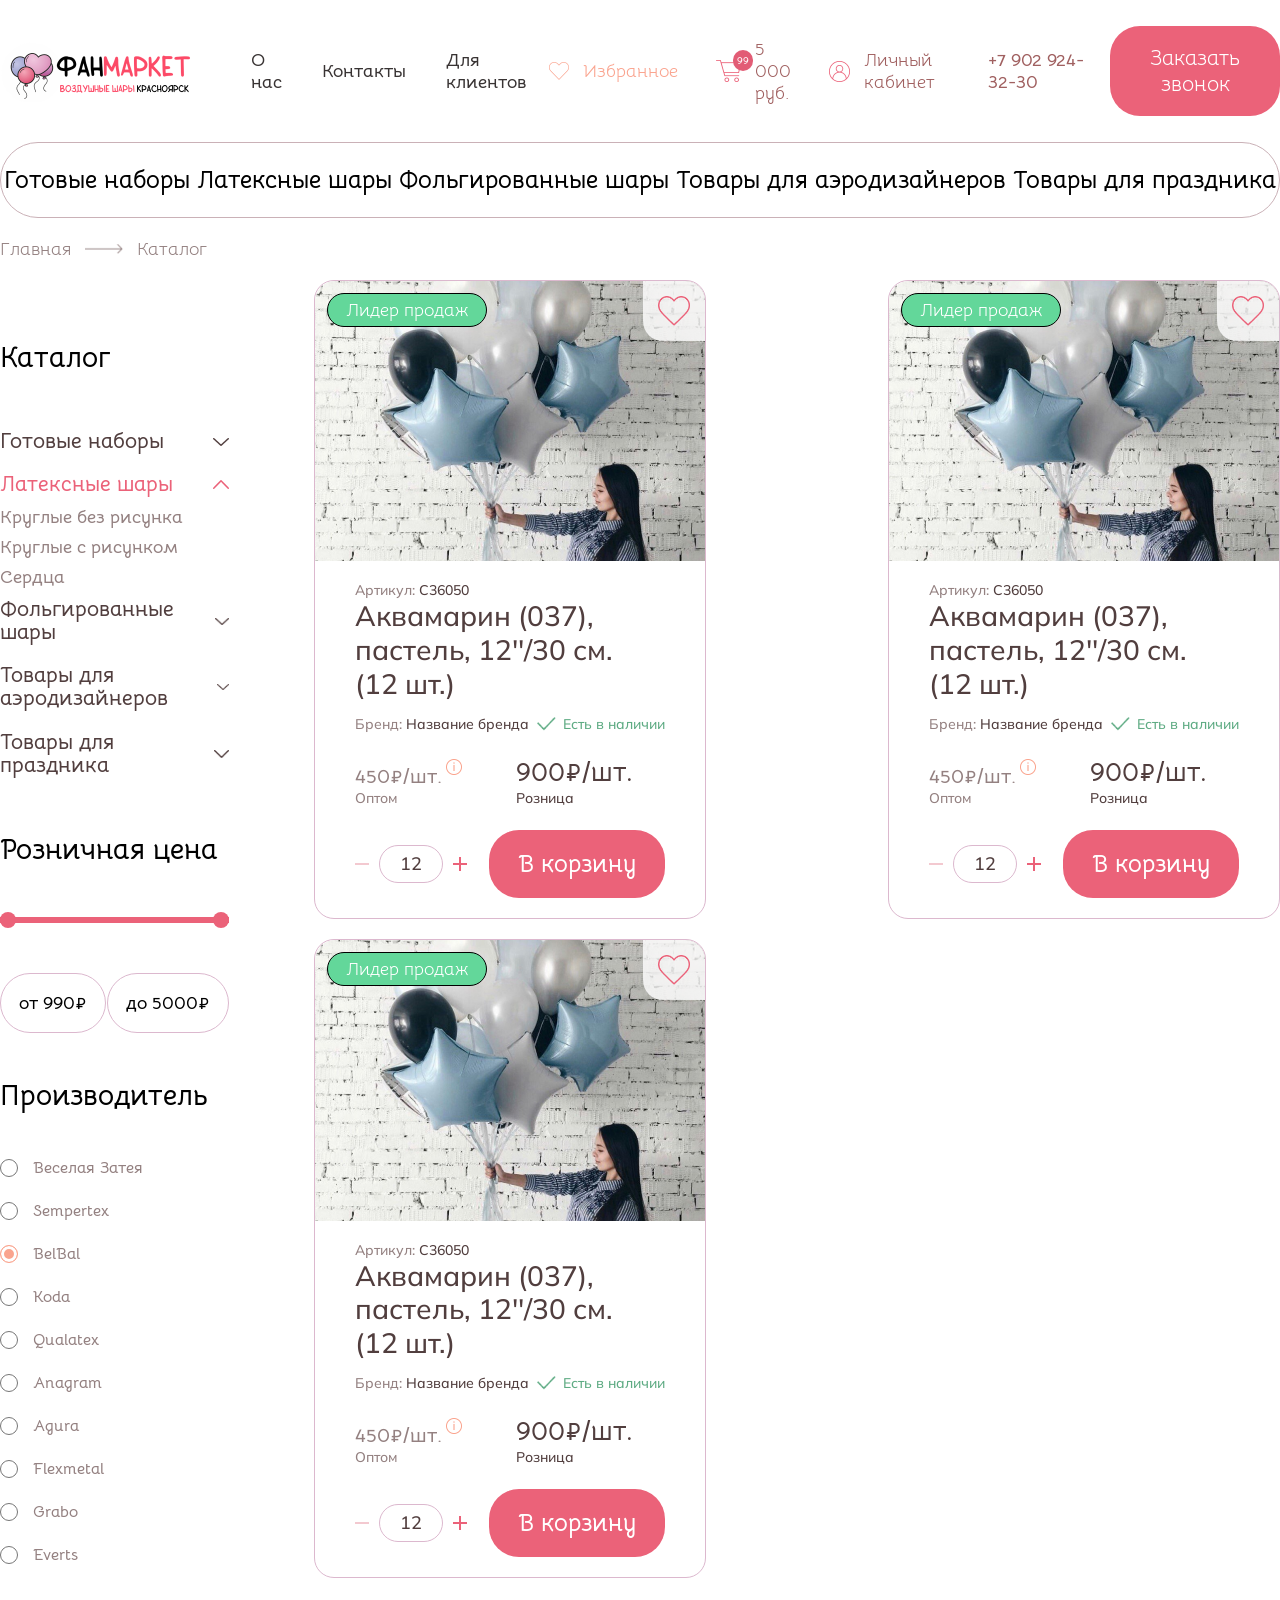
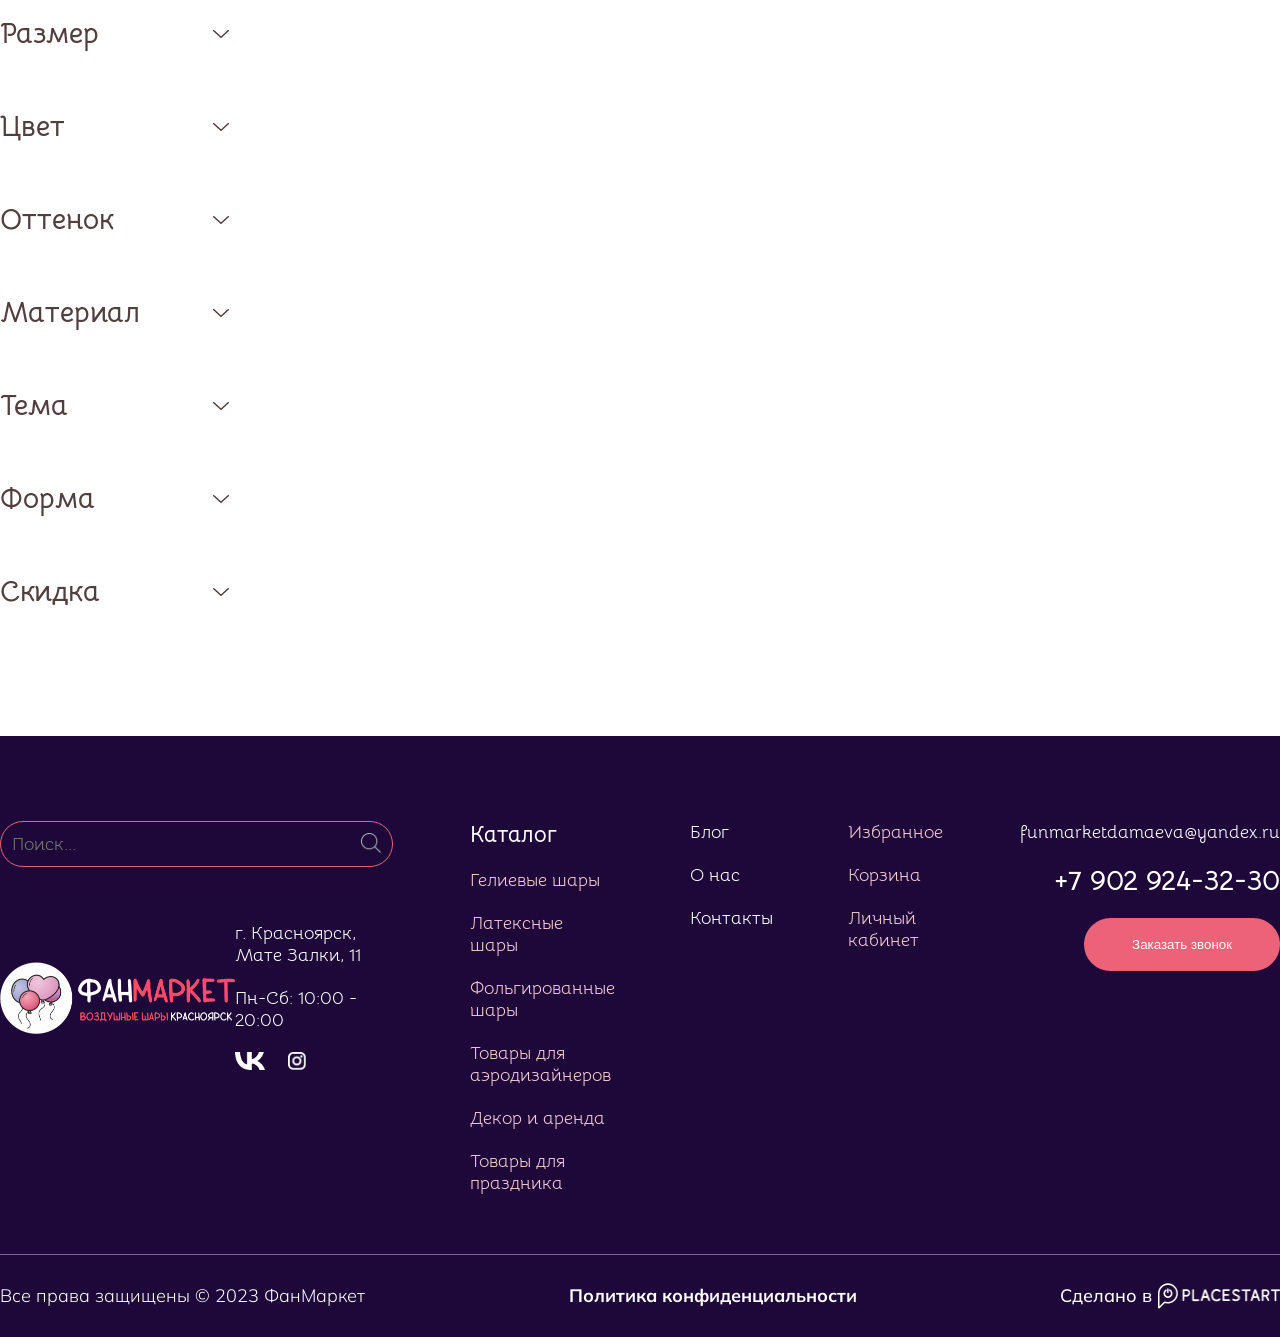
==== commit 8cb34140: "Create catalog filter and style it Добавил фильтр для каталога, привязал к нему JS и расставил элеме" ====
--- a/index.html
+++ b/index.html
@@ -5,7 +5,7 @@
     <meta name="viewport" content="width=device-width, initial-scale=1.0">
     <title>ФанМаркет</title>
     <link rel="stylesheet" href="css/style.css">
-    <script src="js/script.js"></script>
+    <script src="js/script.js" defer></script>
 </head>
 <body>
     <header>
@@ -92,20 +92,12 @@
                     <h2 class="filter-title">Розничная цена</h2>
                     <div class="range" data-max="5000">
                         <div class="range-track"><div class="range-fill"></div></div>
-                        <input type="range" id="rangeMin" min="0" max="5000" step="10" value="990" aria-label="Минимальная цена">
-                        <input type="range" id="rangeMax" min="0" max="5000" step="10" value="3000" aria-label="Максимальная цена">
+                        <input type="range" id="rangeMin" min="990" max="5000" step="10" value="990" aria-label="Минимальная цена">
+                        <input type="range" id="rangeMax" min="990" max="5000" step="10" value="5000" aria-label="Максимальная цена">
                     </div>
                     <div class="price-inputs">
-                        <label class="price-field">
-                            <span>от</span>
-                            <input type="number" name="price_min" id="priceMin" min="0" max="5000" value="990">
-                            <span>₽</span>
-                        </label>
-                        <label class="price-field">
-                            <span>до</span>
-                            <input type="number" name="price_max" id="priceMax" min="0" max="5000" value="3000">
-                            <span>₽</span>
-                        </label>
+                        <label class="price-field min">от <span>990</span>₽</label>
+                        <label class="price-field max">до <span>5000</span>₽</label>
                     </div>
                     <h2 class="filter-title">Производитель</h2>
                     <div class="options">
@@ -114,6 +106,11 @@
                         <label class="radio"><input type="radio" name="brand" value="belbal" checked><span>BelBal</span></label>
                         <label class="radio"><input type="radio" name="brand" value="koda"><span>Koda</span></label>
                         <label class="radio"><input type="radio" name="brand" value="qualatex"><span>Qualatex</span></label>
+                        <label class="radio"><input type="radio" name="brand" value="anagram"><span>Anagram</span></label>
+                        <label class="radio"><input type="radio" name="brand" value="agura"><span>Agura</span></label>
+                        <label class="radio"><input type="radio" name="brand" value="flexmetal"><span>Flexmetal</span></label>
+                        <label class="radio"><input type="radio" name="brand" value="grabo"><span>Grabo</span></label>
+                        <label class="radio"><input type="radio" name="brand" value="everts"><span>Everts</span></label>
                     </div>
                     <details class="collapse">
                         <summary>Размер</summary>
--- a/css/style.css
+++ b/css/style.css
@@ -54,6 +54,10 @@
     display: flex;
     width: 100%;
     margin: 0 auto;
+}
+
+section.products-catalog {
+    padding-bottom: 120px;
 }
 
 .container {
@@ -175,6 +179,206 @@
 .h1-and-bellow h1:hover,
 .nav-links a:hover {
     color: #EB6279;
+}
+
+.catalog-filter {
+    margin-top: 60px;
+}
+
+.filter-title {
+    font-family: 'Bellota', sans-serif;
+    font-size: 28px;
+    font-weight: 700;
+}
+
+.acc summary,
+.collapse summary {
+    display: flex;
+    justify-content: space-between;
+    align-items: center;
+    cursor: pointer;
+    font-family: 'Bellota', sans-serif;
+    padding: 10px 0;
+    user-select: none;
+    transition: color 0.2s ease;
+}
+
+.acc summary::-webkit-details-marker,
+.collapse summary::-webkit-details-marker {
+    display: none;
+}
+
+.acc > summary {
+    font-family: 'Bellota', sans-serif;
+    font-weight: 700;
+    font-size: 21px;
+    line-height: 110%;
+    color: #513E3E;
+}
+
+.acc-body {
+    display: flex;
+    flex-direction: column;
+    gap: 8px;
+}
+
+.collapse > summary {
+    font-family: 'Bellota', sans-serif;
+    font-weight: 700;
+    font-size: 28px;
+    line-height: 100%;
+    color: #513E3E;
+}
+
+
+.acc summary::after,
+.collapse summary::after {
+    content: '';
+    background-image: url('../images/icons/arrow_down.png');
+    background-size: contain;
+    background-repeat: no-repeat;
+    background-position: center;
+    width: 16px;
+    height: 9px;
+}
+
+.acc[open] > summary,
+.collapse[open] > summary {
+    color: #EB6279;
+}
+
+.acc[open] > summary::after,
+.collapse[open] > summary::after {
+    background-image: url('../images/icons/arrow_up.png');
+}
+
+
+.acc a {
+    font-family: 'Bellota', sans-serif;
+    font-size: 18px;
+    font-weight: 700;
+    color: #948181;
+}
+
+.acc a:hover {
+    color: #FAA48E;
+}
+
+.filters {
+    display: flex;
+    flex-direction: column;
+    gap: 45px;
+}
+
+.options {
+    display: flex;
+    flex-direction: column;
+    gap: 23px;
+}
+
+.radio {
+    display: flex;
+    align-items: center;
+    gap: 15px;
+    font-family: 'Bellota', sans-serif;
+    font-weight: 700;
+    color: #948181;
+}
+
+.radio input[type="radio"] {
+    width: 18px;
+    height: 18px;
+    cursor: pointer;
+}
+
+.radio input[type="radio"]:checked {
+    appearance: none;
+    -webkit-appearance: none;
+    border: 1.5px solid #FAA48E;
+    border-radius: 50%;
+    background-color: #FAA48E;
+    box-shadow: inset 0 0 0 3px #FFFFFF;
+}
+
+.options {
+    font-family: 'Bellota', sans-serif;
+    color: #948181;
+}
+
+.range {
+    position: relative;
+    width: 100%;
+    height: 16px;
+    display: flex;
+    align-items: center;
+}
+
+.range-track {
+    width: 100%;
+    background-color: #F5E8EA;
+    height: 6px;
+}
+
+.range-fill {
+    --min: 0%;
+    --max: 100%;
+    background-color: #EB6279;
+    height: 6px;
+    margin-left: var(--min);
+    width: var(--max);
+}
+
+.options .check {
+    display: flex;
+    gap: 15px;
+}
+
+#rangeMax, #rangeMin {
+    position: absolute;
+    left: 0;
+    top: 50%;
+    transform: translateY(-50%);
+    width: 100%;
+    margin: 0;
+    background: transparent;
+    appearance: none;
+    pointer-events: none;
+    -webkit-appearance: none;
+}
+
+#rangeMin::-webkit-slider-thumb,
+#rangeMax::-webkit-slider-thumb {
+    pointer-events: auto;
+    appearance: none;
+    -webkit-appearance: none;
+    width: 16px;
+    height: 16px;
+    border-radius: 50%;
+    background-color: #EB6279;
+    cursor: pointer;
+    border: none;
+}
+
+.price-inputs {
+    display: flex;
+    justify-content: space-between;
+}
+
+.price-field {
+    border: #DCB8CE 1px solid;
+    padding: 18px 18px;
+    border-radius: 52px;
+    font-family: 'Bellota', sans-serif;
+    font-weight: 700;
+    font-size: 18px;
+    display: block;
+}
+
+.products-catalog .container {
+    display: flex;
+    justify-content: space-between;
+    align-items: start;
+    gap: clamp(12px, 7vw, 85px);
 }
 
 .product-cards {
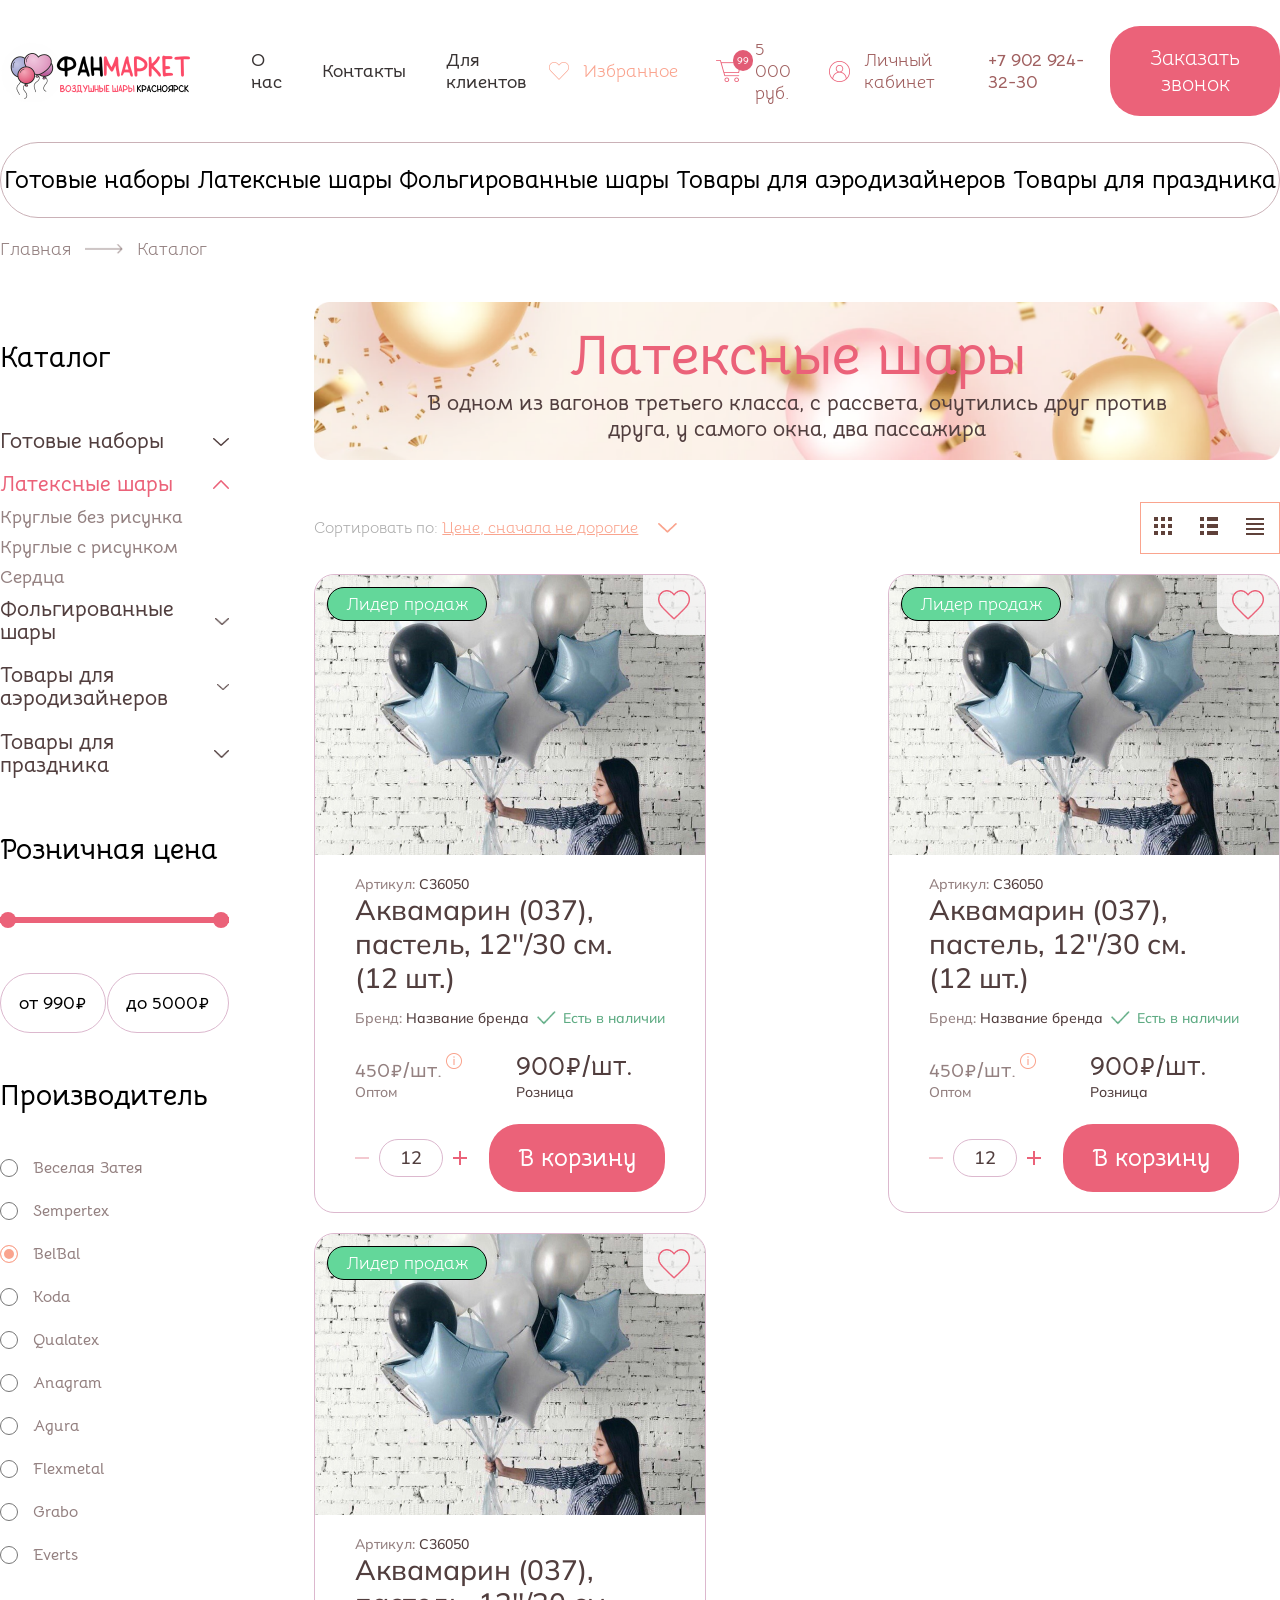
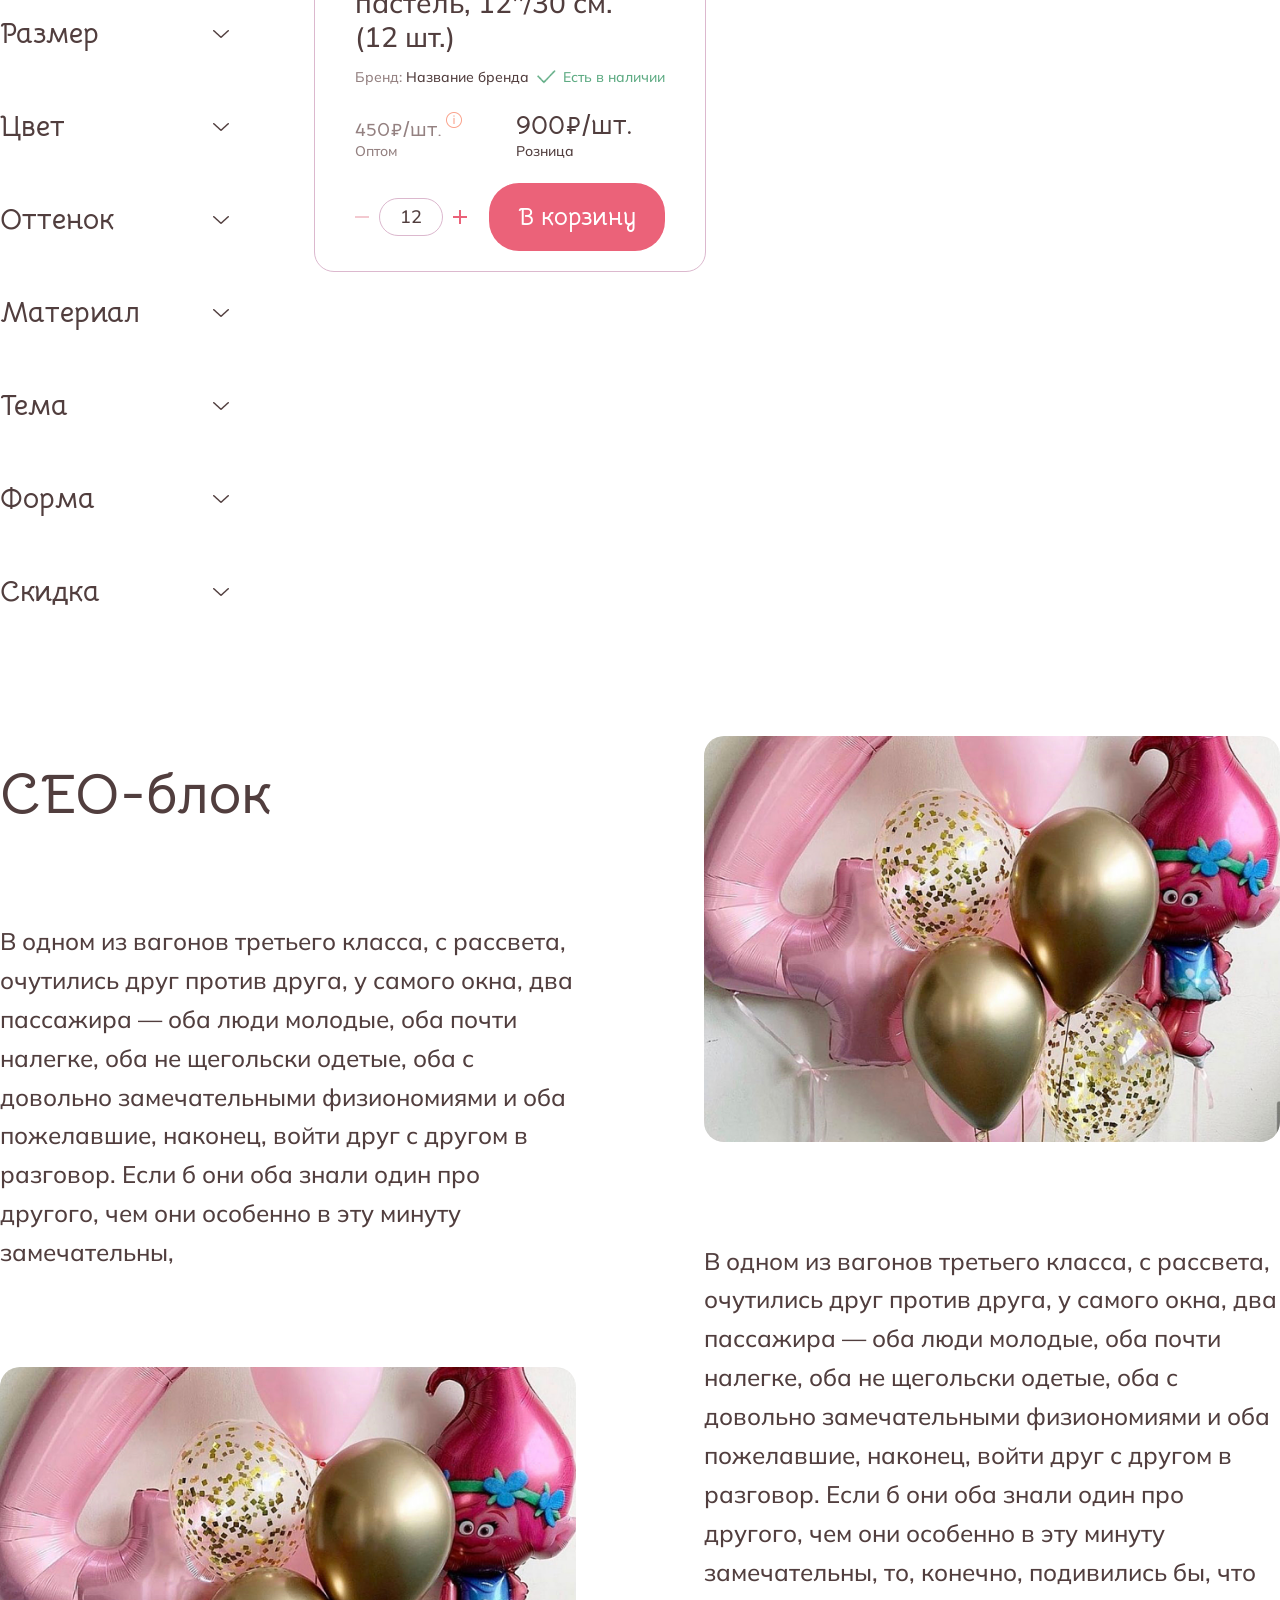
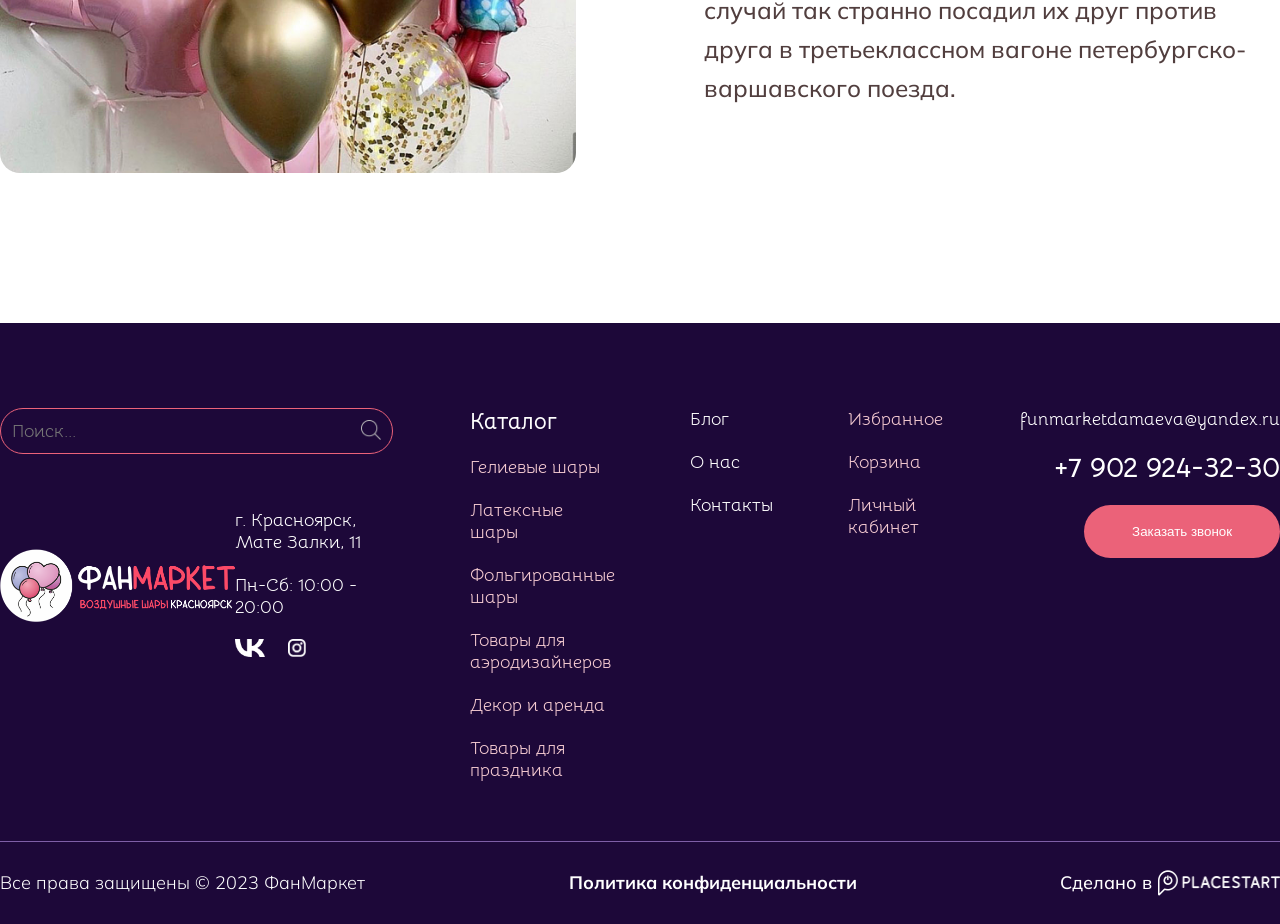
==== commit 92ed0724: "Finish catalog page layout Доделал недостающие элементы каталога(выбор лейаута и сортировки и текущи" ====
--- a/index.html
+++ b/index.html
@@ -55,8 +55,8 @@
             <a href="#">Каталог</a>
         </div>
     </section>
-    <section class="products-catalog">
-        <div class="container">
+    <section class="main">
+        <div class="container products-catalog">
             <div class="catalog-filter">
                 <form class="filters" id="filters" method="get">
                     <h2 class="filter-title">Каталог</h2>
@@ -135,6 +135,40 @@
             </div>
             <!-- Карта товара -->
             <div class="product-cards">
+                <div class="name-plate">
+                    <div>
+                        <h1>Латексные шары</h1>
+                        <p>В одном из вагонов третьего класса, с рассвета, очутились друг против друга, у самого окна, два пассажира</p>
+                    </div>
+                </div>
+
+                <div class="sort-row">
+                    <div class="sort">
+                        <p>Сортировать по: <a href="#">Цене, сначала не дорогие</a></p>
+                        <img src="images/icons/sort_arrow_down.png" alt="Сортировка списка">
+                    </div>
+                    <div class="layout">
+                        <div>
+                            <input type="radio" name="layout" id="grid">
+                            <label for="grid">
+                                <img src="images/icons/grid.png" alt="Разметка сеткой">
+                            </label>
+                        </div>
+                        <div>
+                            <input type="radio" name="layout" id="list_with_images">
+                            <label for="list_with_images">
+                                <img src="images/icons/list_with_images.png" alt="Разметка списком с картинками">
+                            </label>
+                        </div>
+                        <div>
+                            <input type="radio" name="layout" id="list">
+                            <label for="list">
+                                <img src="images/icons/list.png" alt="Разметка списком">
+                            </label>
+                        </div>
+                    </div>
+                </div>
+
                 <div class="product-card">
                     <p class="product-chip">Лидер продаж</p>
                     <img class="product-favorite" src="images/icons/favorite_empty.png" alt="Товар не в избранном">
@@ -246,6 +280,19 @@
                         </div>
                     </div>
                 </div>
+            </div>
+        </div>
+    </section>
+    <section class="main">
+        <div class="container ceo">
+            <div>
+                <h1>CEO-блок</h1>
+                <p>В одном из вагонов третьего класса, с рассвета, очутились друг против друга, у самого окна, два пассажира — оба люди молодые, оба почти налегке, оба не щегольски одетые, оба с довольно замечательными физиономиями и оба пожелавшие, наконец, войти друг с другом в разговор. Если б они оба знали один про другого, чем они особенно в эту минуту замечательны, </p>
+                <img src="images/ceo_img.png" alt="">
+            </div>
+            <div>
+                <img src="images/ceo_img.png" alt="">
+                <p>В одном из вагонов третьего класса, с рассвета, очутились друг против друга, у самого окна, два пассажира — оба люди молодые, оба почти налегке, оба не щегольски одетые, оба с довольно замечательными физиономиями и оба пожелавшие, наконец, войти друг с другом в разговор. Если б они оба знали один про другого, чем они особенно в эту минуту замечательны, то, конечно, подивились бы, что случай так странно посадил их друг против друга в третьеклассном вагоне петербургско-варшавского поезда.</p>
             </div>
         </div>
     </section>
--- a/css/style.css
+++ b/css/style.css
@@ -56,7 +56,7 @@
     margin: 0 auto;
 }
 
-section.products-catalog {
+section.main {
     padding-bottom: 120px;
 }
 
@@ -374,11 +374,104 @@
     display: block;
 }
 
-.products-catalog .container {
+.products-catalog {
     display: flex;
     justify-content: space-between;
     align-items: start;
     gap: clamp(12px, 7vw, 85px);
+}
+
+.name-plate {
+    background-image: url('../images/pretty_background.png');
+    background-repeat: no-repeat;
+    background-size: 100%;
+    border-radius: 20px;
+    width: 100%;
+    background-position: center;
+    padding-top: 40px;
+    padding-bottom: 40px;
+}
+
+.name-plate div {
+    max-width: 800px;
+    display: flex;
+    flex-direction: column;
+    justify-content: center;
+    align-items: center;
+    margin: 0px auto;
+}
+
+.name-plate h1 {
+    color: #EB6279;
+    font-family: 'Bellota', sans-serif;
+    font-size: 56px;
+    font-weight: 700;
+    text-align: center;
+}
+
+.name-plate p {
+    color: #513E3E;
+    font-family: 'Bellota', sans-serif;
+    font-size: 21px;
+    font-weight: 700;
+    text-align: center;
+}
+
+.sort-row {
+    display: flex;
+    justify-content: space-between;
+    align-items: center;
+    width: 100%;
+}
+
+.sort {
+    font-family: 'Bellota', sans-serif;
+    font-size: 24;
+    color: #ADADAD;
+    display: flex;
+    gap: 20px;
+    align-items: center;
+}
+
+.sort img {
+    height: 10px;
+    width: auto;
+}
+
+.sort a {
+    color: #FAA48E;
+    text-decoration: underline;
+}
+
+.layout {
+    border: #FAA48E 1px solid;
+    display: flex;
+    flex-direction: row;
+    align-items: center;
+    justify-content: center;
+    padding: 14px;
+    gap: 28px;
+}
+
+.layout div {
+    display: flex;
+    justify-content: center;
+    align-items: center;
+    width: 18px;
+    
+}
+
+.layout input {
+    opacity: 0;
+}
+
+.layout img {
+    width: 18px;
+    height: auto;
+}
+
+.layout label {
+    margin-right: 1rem;
 }
 
 .product-cards {
@@ -549,8 +642,50 @@
     align-items: center;
     align-content: center;
     gap: clamp(8px, 22px, 10%);
-    flex-wrap: wrap;
-    width: 100%;
+    flex-wrap: row wrap;
+    width: 100%;
+}
+
+.ceo {
+    display: flex;
+    flex-flow: row wrap;
+    justify-content: space-between;
+    align-items: center;
+    align-content: space-between;
+    color: #513E3E;
+    line-height: 162%;
+    font-size: 24px;
+    font-family: 'Mulish', sans-serif;
+    width: 100%;
+    column-gap: clamp(40px, 10%, 170px);
+    row-gap: 95px;
+}
+
+.ceo h1 {
+    line-height: 100%;
+    font-family: 'Bellota', sans-serif;
+    font-size: 56px;
+    font-weight: 700;
+}
+
+
+.ceo div {
+    flex: 1;
+    display: flex;
+    flex-direction: column;
+    justify-content: space-between;
+}
+
+.ceo p {
+    margin-top: 100px;
+    margin-bottom: 95px;
+}
+
+.ceo img {
+    width: 100%;
+    height: auto;
+    border-radius: 20px;
+    
 }
 
 footer {
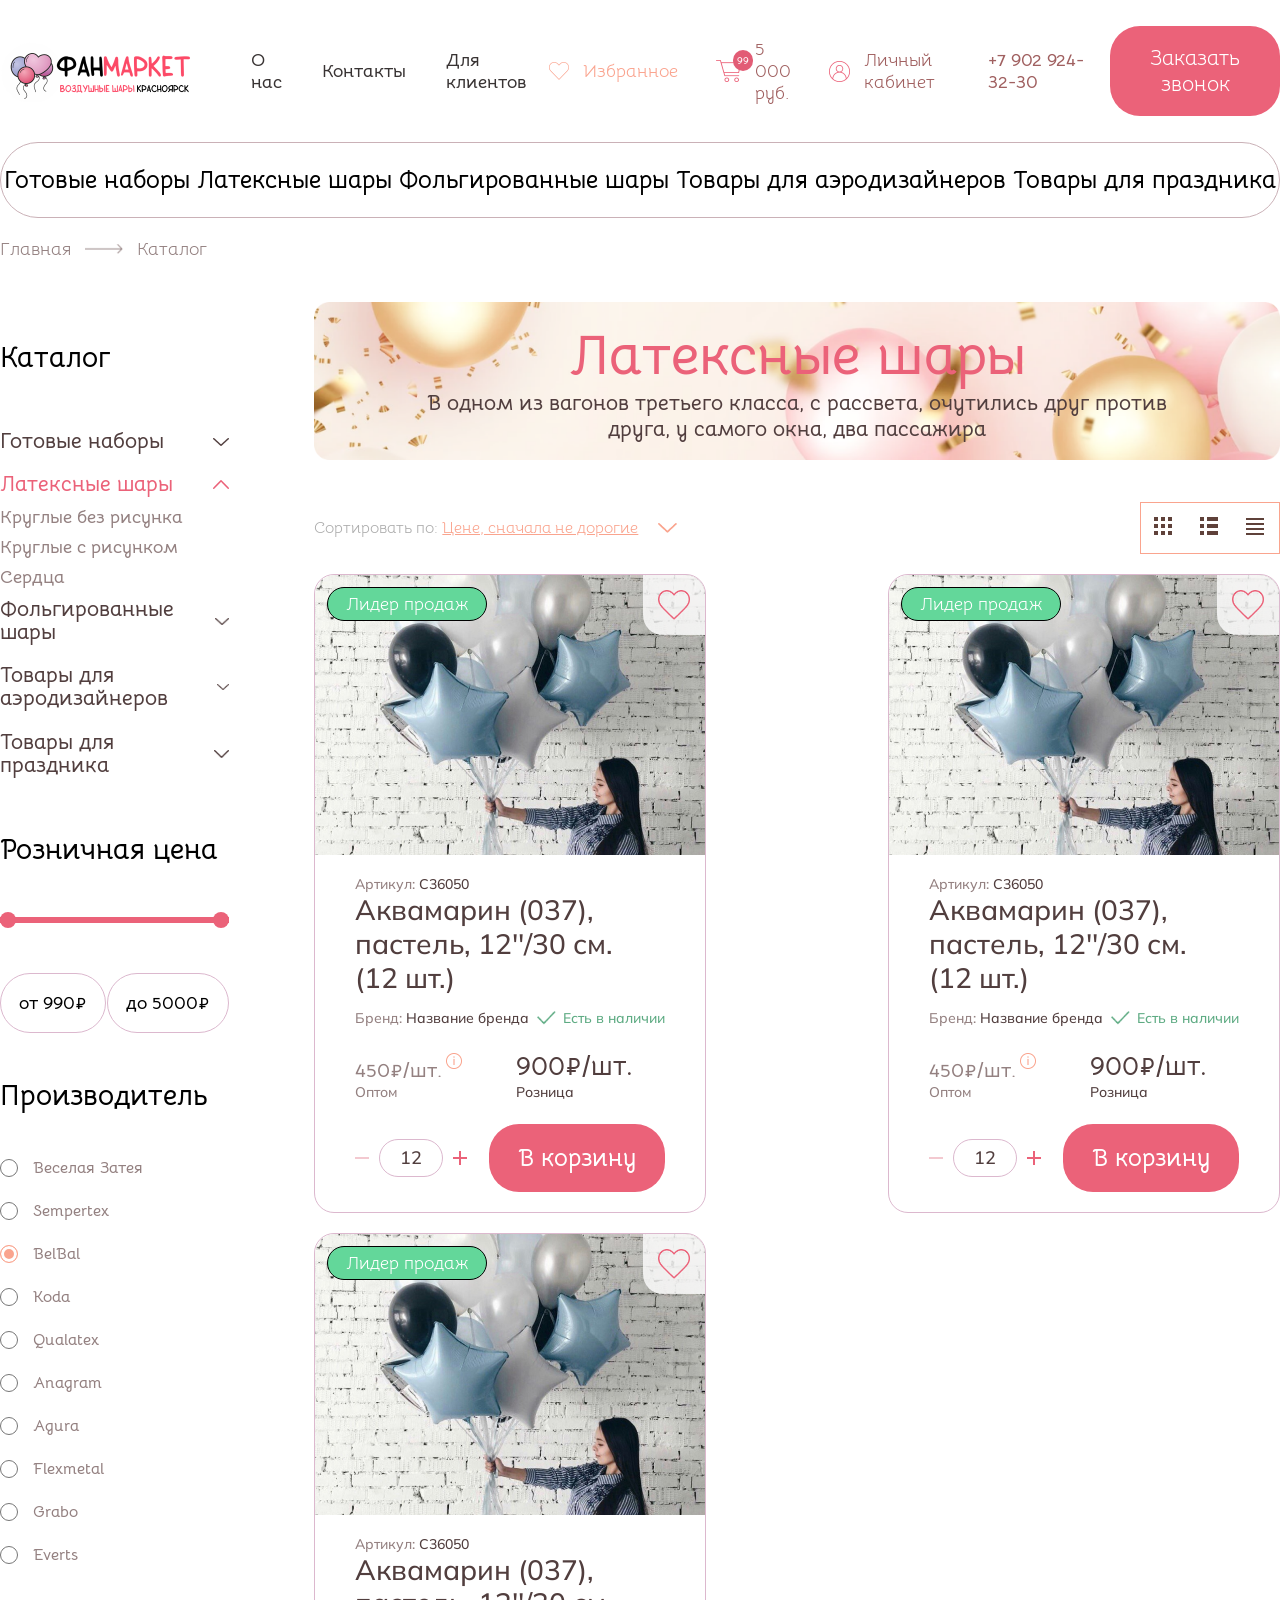
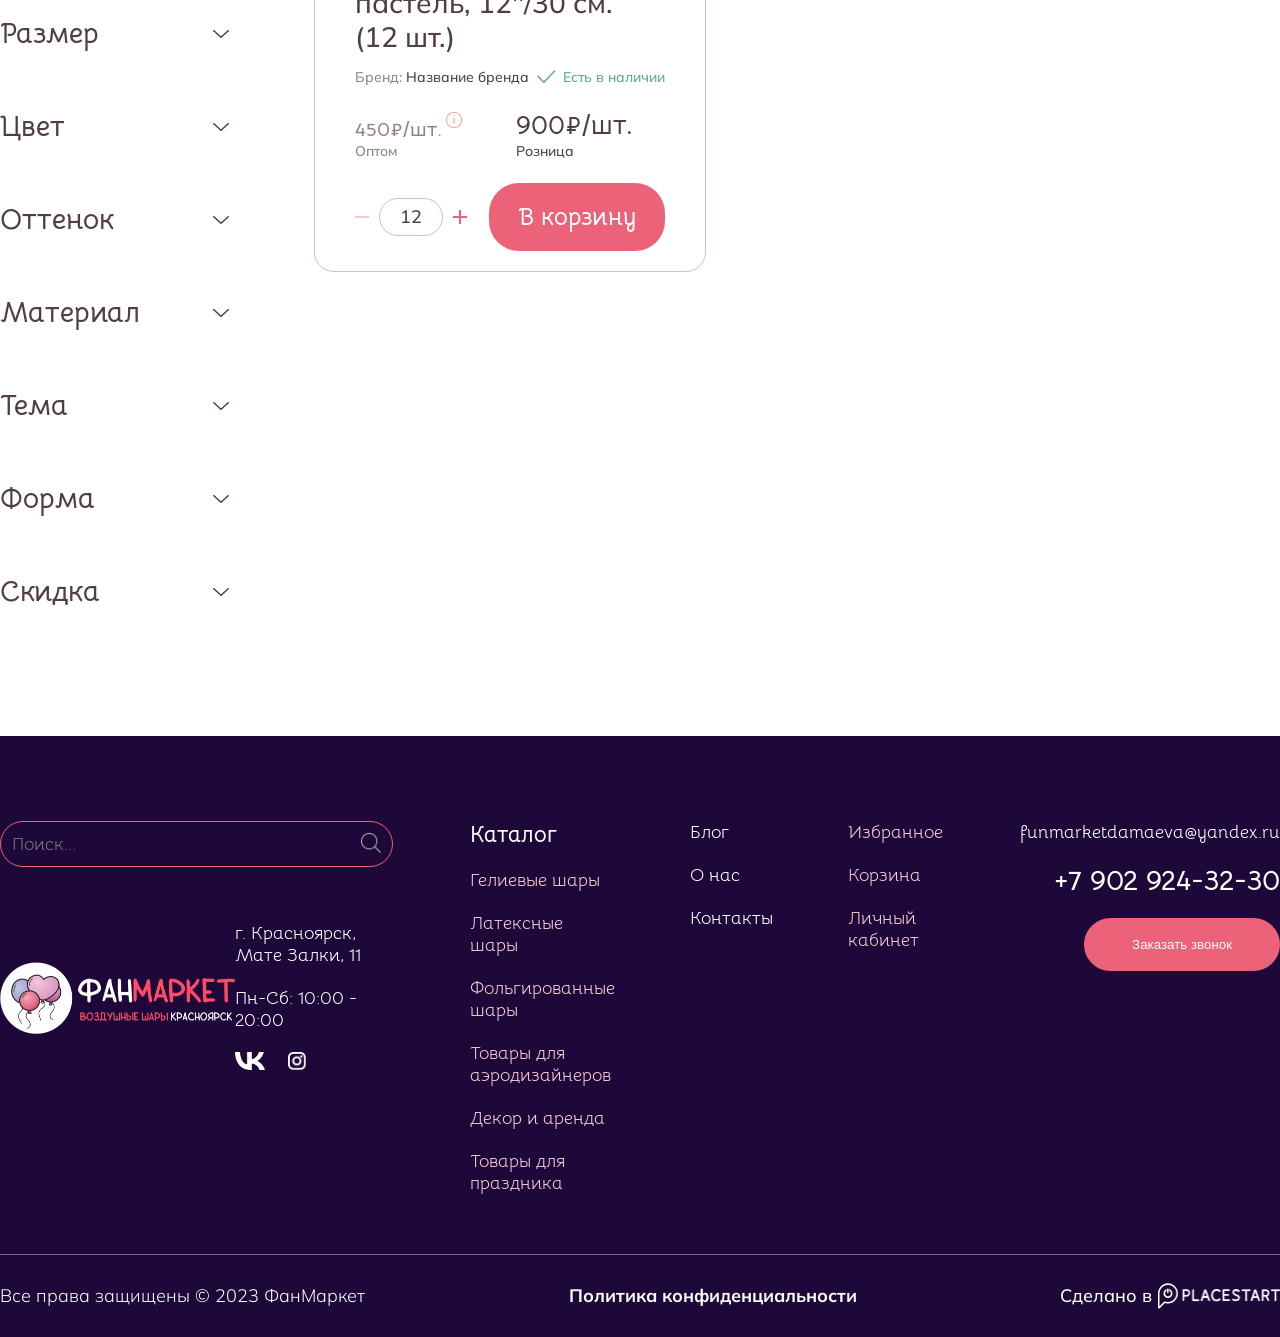
==== commit a5765320: "Finish catalog page layout Доделал недостающие элементы каталога(выбор лейаута и сортировки и текущи" ====
--- a/index.html
+++ b/index.html
@@ -55,8 +55,8 @@
             <a href="#">Каталог</a>
         </div>
     </section>
-    <section class="main">
-        <div class="container products-catalog">
+    <section class="products-catalog">
+        <div class="container">
             <div class="catalog-filter">
                 <form class="filters" id="filters" method="get">
                     <h2 class="filter-title">Каталог</h2>
@@ -280,19 +280,6 @@
                         </div>
                     </div>
                 </div>
-            </div>
-        </div>
-    </section>
-    <section class="main">
-        <div class="container ceo">
-            <div>
-                <h1>CEO-блок</h1>
-                <p>В одном из вагонов третьего класса, с рассвета, очутились друг против друга, у самого окна, два пассажира — оба люди молодые, оба почти налегке, оба не щегольски одетые, оба с довольно замечательными физиономиями и оба пожелавшие, наконец, войти друг с другом в разговор. Если б они оба знали один про другого, чем они особенно в эту минуту замечательны, </p>
-                <img src="images/ceo_img.png" alt="">
-            </div>
-            <div>
-                <img src="images/ceo_img.png" alt="">
-                <p>В одном из вагонов третьего класса, с рассвета, очутились друг против друга, у самого окна, два пассажира — оба люди молодые, оба почти налегке, оба не щегольски одетые, оба с довольно замечательными физиономиями и оба пожелавшие, наконец, войти друг с другом в разговор. Если б они оба знали один про другого, чем они особенно в эту минуту замечательны, то, конечно, подивились бы, что случай так странно посадил их друг против друга в третьеклассном вагоне петербургско-варшавского поезда.</p>
             </div>
         </div>
     </section>
--- a/css/style.css
+++ b/css/style.css
@@ -56,7 +56,7 @@
     margin: 0 auto;
 }
 
-section.main {
+section.products-catalog {
     padding-bottom: 120px;
 }
 
@@ -374,7 +374,7 @@
     display: block;
 }
 
-.products-catalog {
+.products-catalog .container {
     display: flex;
     justify-content: space-between;
     align-items: start;
@@ -642,50 +642,8 @@
     align-items: center;
     align-content: center;
     gap: clamp(8px, 22px, 10%);
-    flex-wrap: row wrap;
-    width: 100%;
-}
-
-.ceo {
-    display: flex;
-    flex-flow: row wrap;
-    justify-content: space-between;
-    align-items: center;
-    align-content: space-between;
-    color: #513E3E;
-    line-height: 162%;
-    font-size: 24px;
-    font-family: 'Mulish', sans-serif;
-    width: 100%;
-    column-gap: clamp(40px, 10%, 170px);
-    row-gap: 95px;
-}
-
-.ceo h1 {
-    line-height: 100%;
-    font-family: 'Bellota', sans-serif;
-    font-size: 56px;
-    font-weight: 700;
-}
-
-
-.ceo div {
-    flex: 1;
-    display: flex;
-    flex-direction: column;
-    justify-content: space-between;
-}
-
-.ceo p {
-    margin-top: 100px;
-    margin-bottom: 95px;
-}
-
-.ceo img {
-    width: 100%;
-    height: auto;
-    border-radius: 20px;
-    
+    flex-wrap: wrap;
+    width: 100%;
 }
 
 footer {
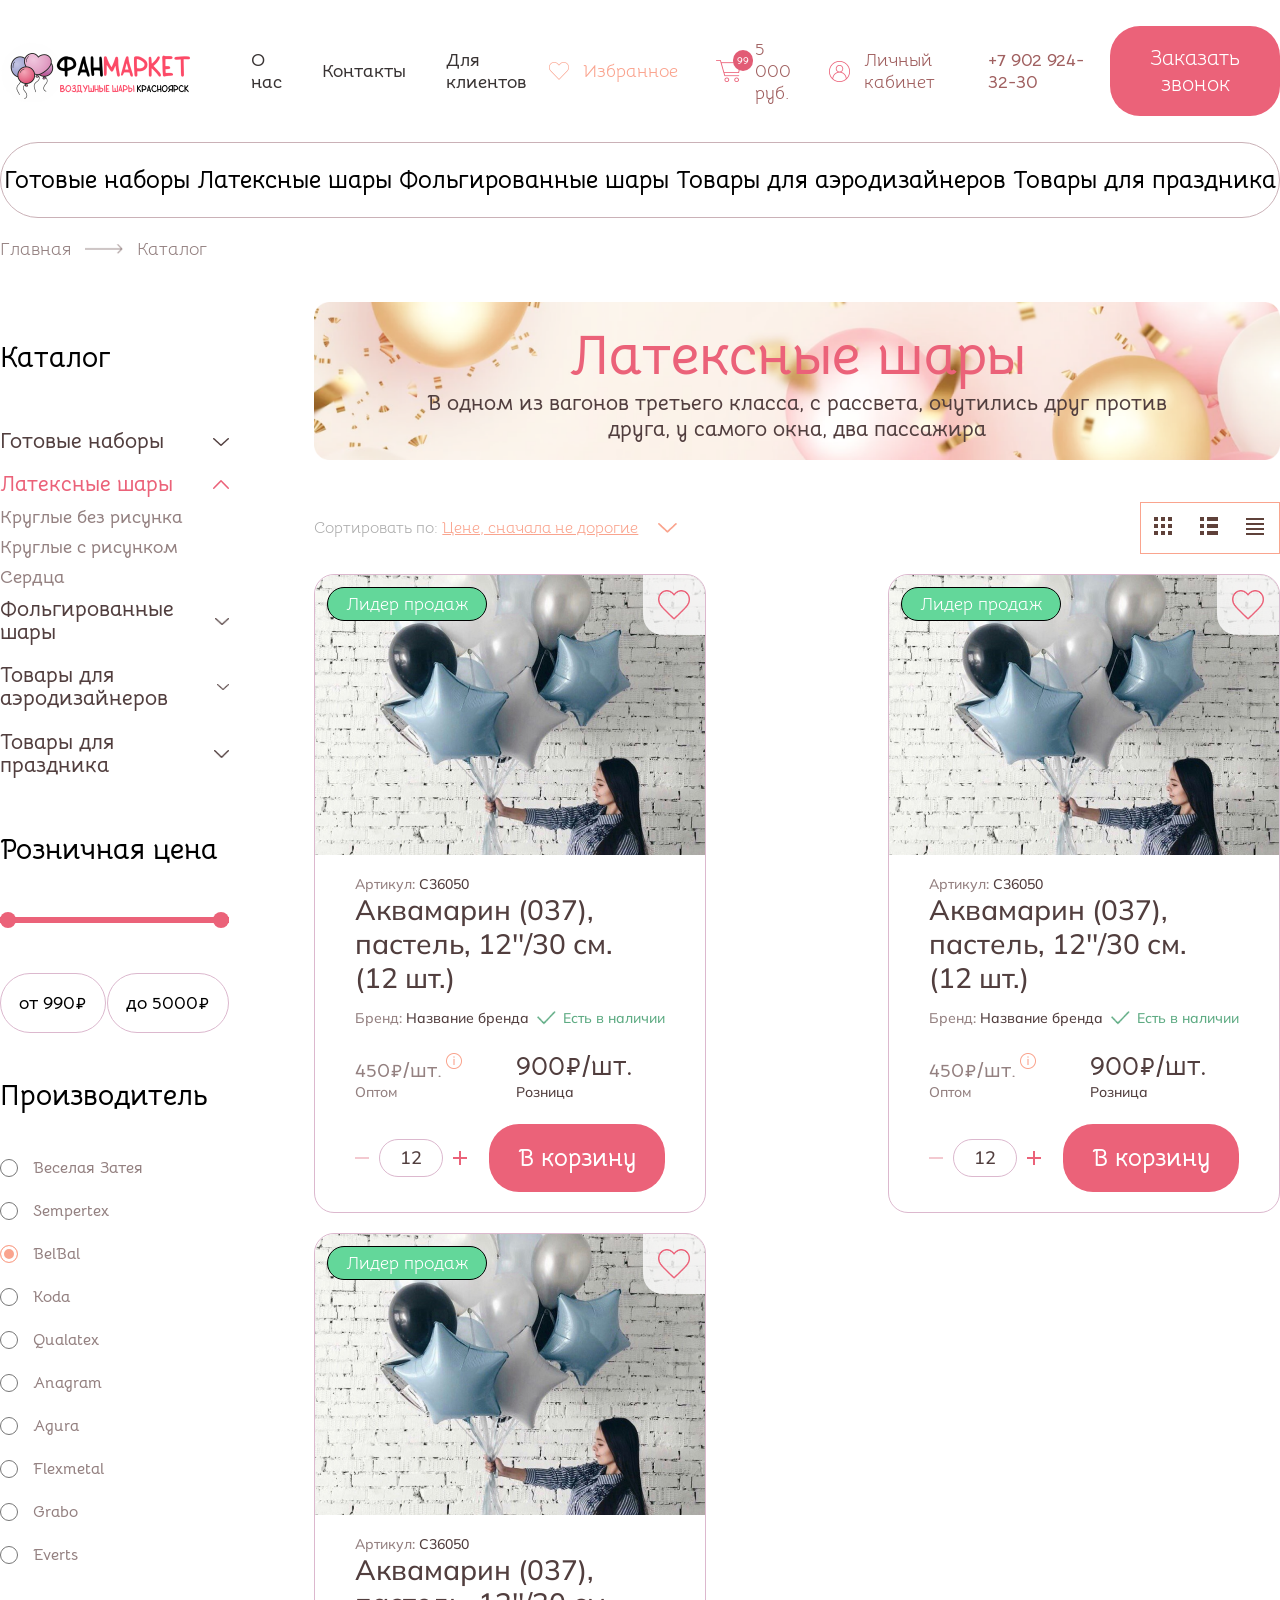
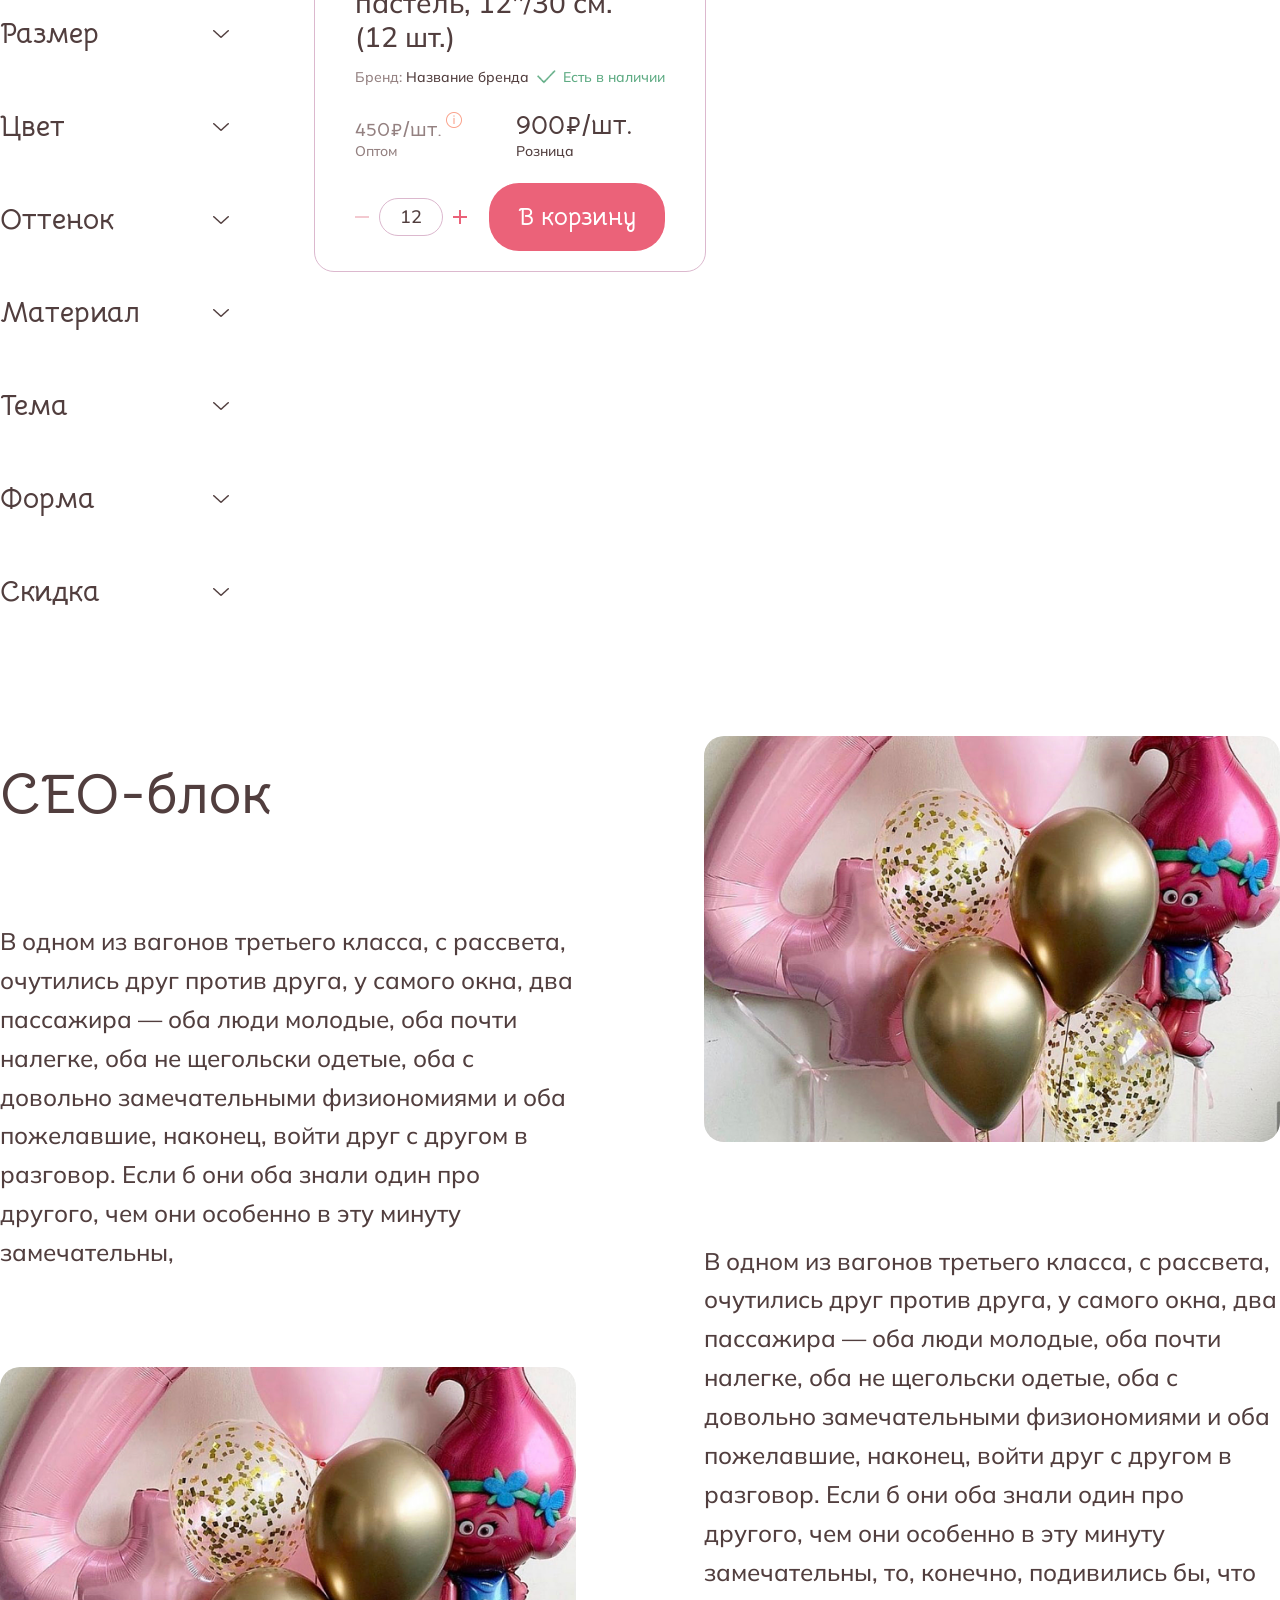
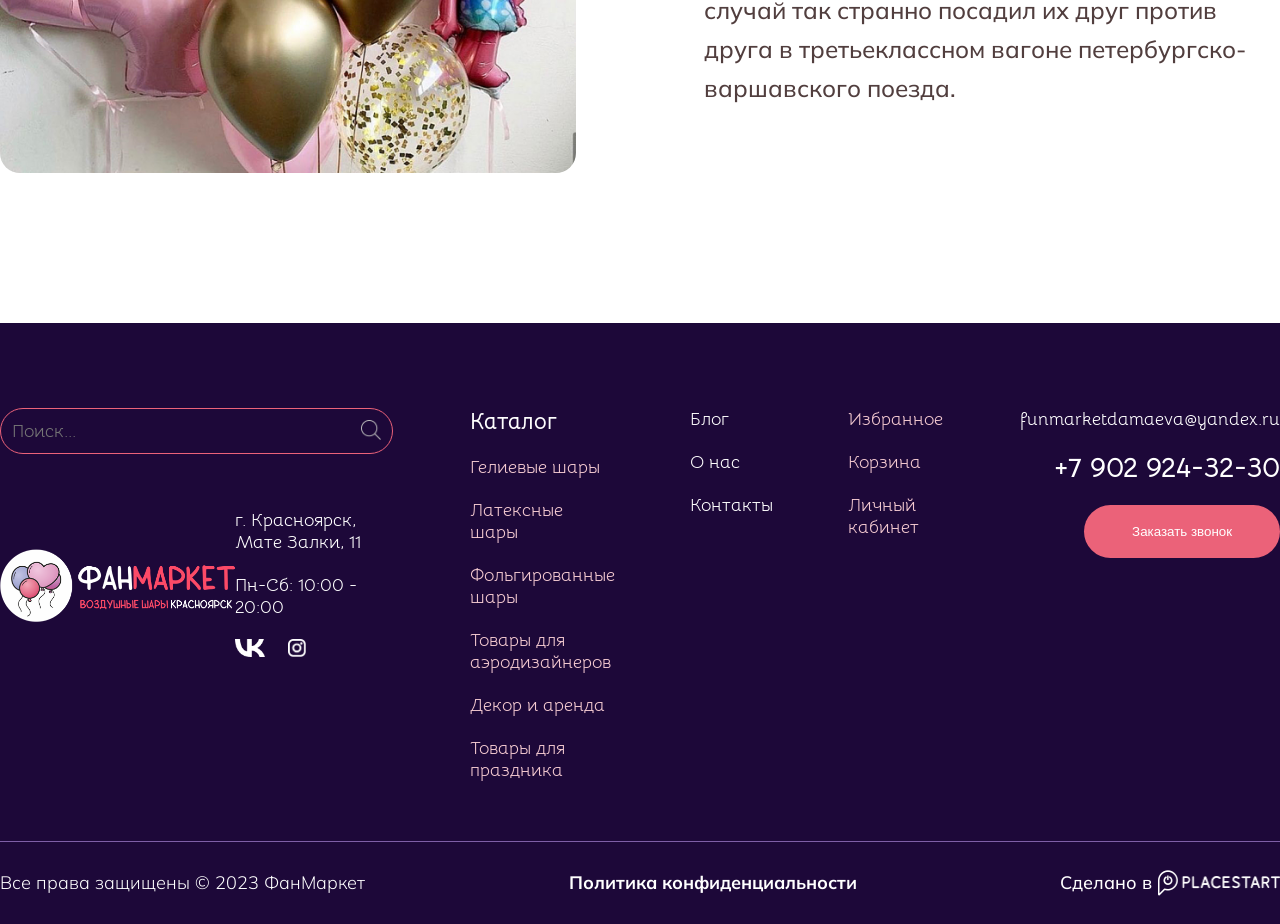
==== commit 1f7d4bbe: "Apply js for counters and favorites Добавил скрипты для добавления в избранное и счетчиков." ====
--- a/index.html
+++ b/index.html
@@ -55,8 +55,8 @@
             <a href="#">Каталог</a>
         </div>
     </section>
-    <section class="products-catalog">
-        <div class="container">
+    <section class="main">
+        <div class="container products-catalog">
             <div class="catalog-filter">
                 <form class="filters" id="filters" method="get">
                     <h2 class="filter-title">Каталог</h2>
@@ -171,12 +171,12 @@
 
                 <div class="product-card">
                     <p class="product-chip">Лидер продаж</p>
-                    <img class="product-favorite" src="images/icons/favorite_empty.png" alt="Товар не в избранном">
+                    <img class="product-favorite" src="images/icons/favorite_empty.png" alt="Товар не в избранном" toggle=false>
                     <img class="product-img" src="images/product_placeholder.png" alt="Аквамарин (037), пастель, 12''/30 см. (12 шт.)">
                     <div class="product-card-body">
                         <div class="h1-and-bellow">
                             <p class="product-property">Артикул: <span>C36050</span></p>
-                            <h1>Аквамарин (037), пастель, 12''/30 см. <span class="no-wrap">(12 шт.)</span></h1>
+                            <h1><a href="product.html">Аквамарин (037), пастель, 12''/30 см. <span class="no-wrap">(12 шт.)</span></a></h1>
                             <div class="bellow-h1">
                                 <p class="product-property">Бренд: <span>Название бренда</span></p>
                                 <div class="product-in-stock">
@@ -198,9 +198,13 @@
                         </div>
                         <div class="product-card-bottom">
                             <div class="product-card-amount">
-                                <img src="images/icons/minus.png" alt="Выложить из корзины 1 товар">
+                                <div class="minus">
+                                    <img src="images/icons/minus.png" alt="Выложить из корзины 1 товар">
+                                </div>
                                 <p>12</p>
-                                <img src="images/icons/plus.png" alt="Положить в корзину 1 товар">
+                                <div class="plus">
+                                    <img src="images/icons/plus.png" alt="Выложить из корзины 1 товар">
+                                </div>
                             </div>
                             <button class="primary-btn bellota px24 bold">В корзину</button>
                         </div>
@@ -208,12 +212,12 @@
                 </div>
                 <div class="product-card">
                     <p class="product-chip">Лидер продаж</p>
-                    <img class="product-favorite" src="images/icons/favorite_empty.png" alt="Товар не в избранном">
+                    <img class="product-favorite" src="images/icons/favorite_empty.png" alt="Товар не в избранном" toggle=false>
                     <img class="product-img" src="images/product_placeholder.png" alt="Аквамарин (037), пастель, 12''/30 см. (12 шт.)">
                     <div class="product-card-body">
                         <div class="h1-and-bellow">
                             <p class="product-property">Артикул: <span>C36050</span></p>
-                            <h1>Аквамарин (037), пастель, 12''/30 см. <span class="no-wrap">(12 шт.)</span></h1>
+                            <h1><a href="product.html">Аквамарин (037), пастель, 12''/30 см. <span class="no-wrap">(12 шт.)</span></a></h1>
                             <div class="bellow-h1">
                                 <p class="product-property">Бренд: <span>Название бренда</span></p>
                                 <div class="product-in-stock">
@@ -235,9 +239,13 @@
                         </div>
                         <div class="product-card-bottom">
                             <div class="product-card-amount">
-                                <img src="images/icons/minus.png" alt="Выложить из корзины 1 товар">
+                                <div class="minus">
+                                    <img src="images/icons/minus.png" alt="Выложить из корзины 1 товар">
+                                </div>
                                 <p>12</p>
-                                <img src="images/icons/plus.png" alt="Положить в корзину 1 товар">
+                                <div class="plus">
+                                    <img src="images/icons/plus.png" alt="Выложить из корзины 1 товар">
+                                </div>
                             </div>
                             <button class="primary-btn bellota px24 bold">В корзину</button>
                         </div>
@@ -245,12 +253,12 @@
                 </div>
                 <div class="product-card">
                     <p class="product-chip">Лидер продаж</p>
-                    <img class="product-favorite" src="images/icons/favorite_empty.png" alt="Товар не в избранном">
+                    <img class="product-favorite" src="images/icons/favorite_empty.png" alt="Товар не в избранном" toggle=false>
                     <img class="product-img" src="images/product_placeholder.png" alt="Аквамарин (037), пастель, 12''/30 см. (12 шт.)">
                     <div class="product-card-body">
                         <div class="h1-and-bellow">
                             <p class="product-property">Артикул: <span>C36050</span></p>
-                            <h1>Аквамарин (037), пастель, 12''/30 см. <span class="no-wrap">(12 шт.)</span></h1>
+                            <h1><a href="product.html">Аквамарин (037), пастель, 12''/30 см. <span class="no-wrap">(12 шт.)</span></a></h1>
                             <div class="bellow-h1">
                                 <p class="product-property">Бренд: <span>Название бренда</span></p>
                                 <div class="product-in-stock">
@@ -272,14 +280,31 @@
                         </div>
                         <div class="product-card-bottom">
                             <div class="product-card-amount">
-                                <img src="images/icons/minus.png" alt="Выложить из корзины 1 товар">
+                                <div class="minus" >
+                                    <img src="images/icons/minus.png" alt="Выложить из корзины 1 товар">
+                                </div>
                                 <p>12</p>
-                                <img src="images/icons/plus.png" alt="Положить в корзину 1 товар">
+                                <div class="plus">
+                                    <img src="images/icons/plus.png" alt="Выложить из корзины 1 товар">
+                                </div>
                             </div>
                             <button class="primary-btn bellota px24 bold">В корзину</button>
                         </div>
                     </div>
                 </div>
+            </div>
+        </div>
+    </section>
+    <section class="main">
+        <div class="container ceo">
+            <div>
+                <h1>CEO-блок</h1>
+                <p>В одном из вагонов третьего класса, с рассвета, очутились друг против друга, у самого окна, два пассажира — оба люди молодые, оба почти налегке, оба не щегольски одетые, оба с довольно замечательными физиономиями и оба пожелавшие, наконец, войти друг с другом в разговор. Если б они оба знали один про другого, чем они особенно в эту минуту замечательны, </p>
+                <img src="images/ceo_img.png" alt="">
+            </div>
+            <div>
+                <img src="images/ceo_img.png" alt="">
+                <p>В одном из вагонов третьего класса, с рассвета, очутились друг против друга, у самого окна, два пассажира — оба люди молодые, оба почти налегке, оба не щегольски одетые, оба с довольно замечательными физиономиями и оба пожелавшие, наконец, войти друг с другом в разговор. Если б они оба знали один про другого, чем они особенно в эту минуту замечательны, то, конечно, подивились бы, что случай так странно посадил их друг против друга в третьеклассном вагоне петербургско-варшавского поезда.</p>
             </div>
         </div>
     </section>
--- a/css/style.css
+++ b/css/style.css
@@ -56,7 +56,75 @@
     margin: 0 auto;
 }
 
-section.products-catalog {
+table {
+    border: 1px solid #DCB8CE;
+    border-radius: 20px;
+    font-family: 'Mulish', sans-serif;
+    font-size: 18px;
+    color: #513E3E;
+    width: 100%;
+    border-collapse: separate;
+    border-spacing: 0;
+    overflow: hidden;
+}
+
+td {
+    width: 50%;
+    padding: 20px 30px;
+    border-bottom: 1px solid #DCB8CE;
+}
+
+td:first-child {
+    border-right: 1px solid #DCB8CE;
+}
+
+tr:last-child td {
+    border-bottom: none;
+}
+
+.img-carousel {
+    display: flex;
+    flex-direction: column;
+    align-items: center;
+    gap: 20px;
+    width: 40%;
+}
+
+.img-carousel > img {
+    width: 100%;
+}
+
+.img-carousel img {
+    border-radius: 20px;
+}
+
+.carousel-items {
+    display: flex;
+    justify-content: space-between;
+    align-items: center;
+    width: 100%;
+} 
+
+.carousel-items li {
+    overflow-x: hidden;
+    display: flex;
+    align-items: center;
+    justify-content: center;
+    
+}
+
+.carousel-items img {
+    width: 80%;
+    height: auto;
+    opacity: 0.8;
+}
+
+.carousel-items li.selected img {
+    width: 100%;
+    opacity: 1;
+}
+
+section.main {
     padding-bottom: 120px;
 }
 
@@ -142,6 +210,17 @@
     border-radius: 30px;
     color: white;
     border-width: 0;
+}
+
+.outlined-btn {
+    background-color: transparent;
+    border: #EB6279 1px solid;
+    color: #EB6279;
+    font-size: 24px;
+    font-family: 'Bellota', sans-serif;
+    font-weight: 700;
+    padding: 15px 32px;
+    border-radius: 30px;
 }
 
 .site-path {
@@ -374,7 +453,7 @@
     display: block;
 }
 
-.products-catalog .container {
+.products-catalog {
     display: flex;
     justify-content: space-between;
     align-items: start;
@@ -632,6 +711,13 @@
     line-height: 100%;
 }
 
+.product-card-amount div {
+    height: 30px;
+    display: flex;
+    align-items: center;
+
+}
+
 .product-card-amount img {
     width: 14px;
     height: auto;
@@ -642,8 +728,132 @@
     align-items: center;
     align-content: center;
     gap: clamp(8px, 22px, 10%);
-    flex-wrap: wrap;
-    width: 100%;
+    flex-wrap: row wrap;
+    width: 100%;
+}
+
+.ceo {
+    display: flex;
+    flex-flow: row wrap;
+    justify-content: space-between;
+    align-items: center;
+    align-content: space-between;
+    color: #513E3E;
+    line-height: 162%;
+    font-size: 24px;
+    font-family: 'Mulish', sans-serif;
+    width: 100%;
+    column-gap: clamp(40px, 10%, 170px);
+    row-gap: 95px;
+}
+
+.ceo h1 {
+    line-height: 100%;
+    font-family: 'Bellota', sans-serif;
+    font-size: 56px;
+    font-weight: 700;
+}
+
+
+.ceo div {
+    flex: 1;
+    display: flex;
+    flex-direction: column;
+    justify-content: space-between;
+}
+
+.ceo p {
+    margin-top: 100px;
+    margin-bottom: 95px;
+}
+
+.ceo img {
+    width: 100%;
+    height: auto;
+    border-radius: 20px;
+}
+
+.stats h1 {
+    font-family: 'Bellota', sans-serif;
+    font-size: 36px;
+    font-weight: 700;
+    color: #513E3E;
+}
+
+.info-prices {
+    display: flex;
+    flex-flow: row wrap;
+    column-gap: 62px;
+    row-gap: 20px;
+    margin: 30px 0px;
+}
+
+.container.product {
+    display: flex;
+    flex-flow: row wrap;
+    justify-content: space-between;
+    align-content: center;
+    align-items: start;
+    position: relative;
+}
+
+.container.product .product-favorite {
+    position: absolute;
+    top: 0;
+    right: 0;
+    z-index: 1;
+    padding: 0px;
+    border-radius: 0px;
+    width: 30px;
+    background-color: transparent;
+}
+
+.product-info {
+    max-width: 55%;
+    flex: 1;
+}
+
+.product-info .bellow-h1 {
+    flex-direction: column;
+}
+
+.info-bottom {
+    display: flex;
+    flex-flow: row wrap;
+    column-gap: 78px;
+    row-gap: 20px;
+    align-items: center;
+    width: max-content;
+}
+
+.info-bottom .buttons {
+    display: flex;
+    flex-flow: row wrap;
+    gap: 20px;
+}
+
+.info-bottom .product-card-amount {
+    gap: 16px;
+}
+
+.product-info .product-in-stock {
+    margin-top: 20px;
+    margin-bottom: 20px;
+}
+
+.product-info .h1-and-bellow h1 {
+    margin-top: 10px;
+    margin-bottom: 0px;
+    font-size: 42px;
+}
+
+.stats h1 {
+    margin-top: 70px;
+    margin-bottom: 40px;
+}
+
+.info-prices .product-property {
+    max-width: 210px;
 }
 
 footer {
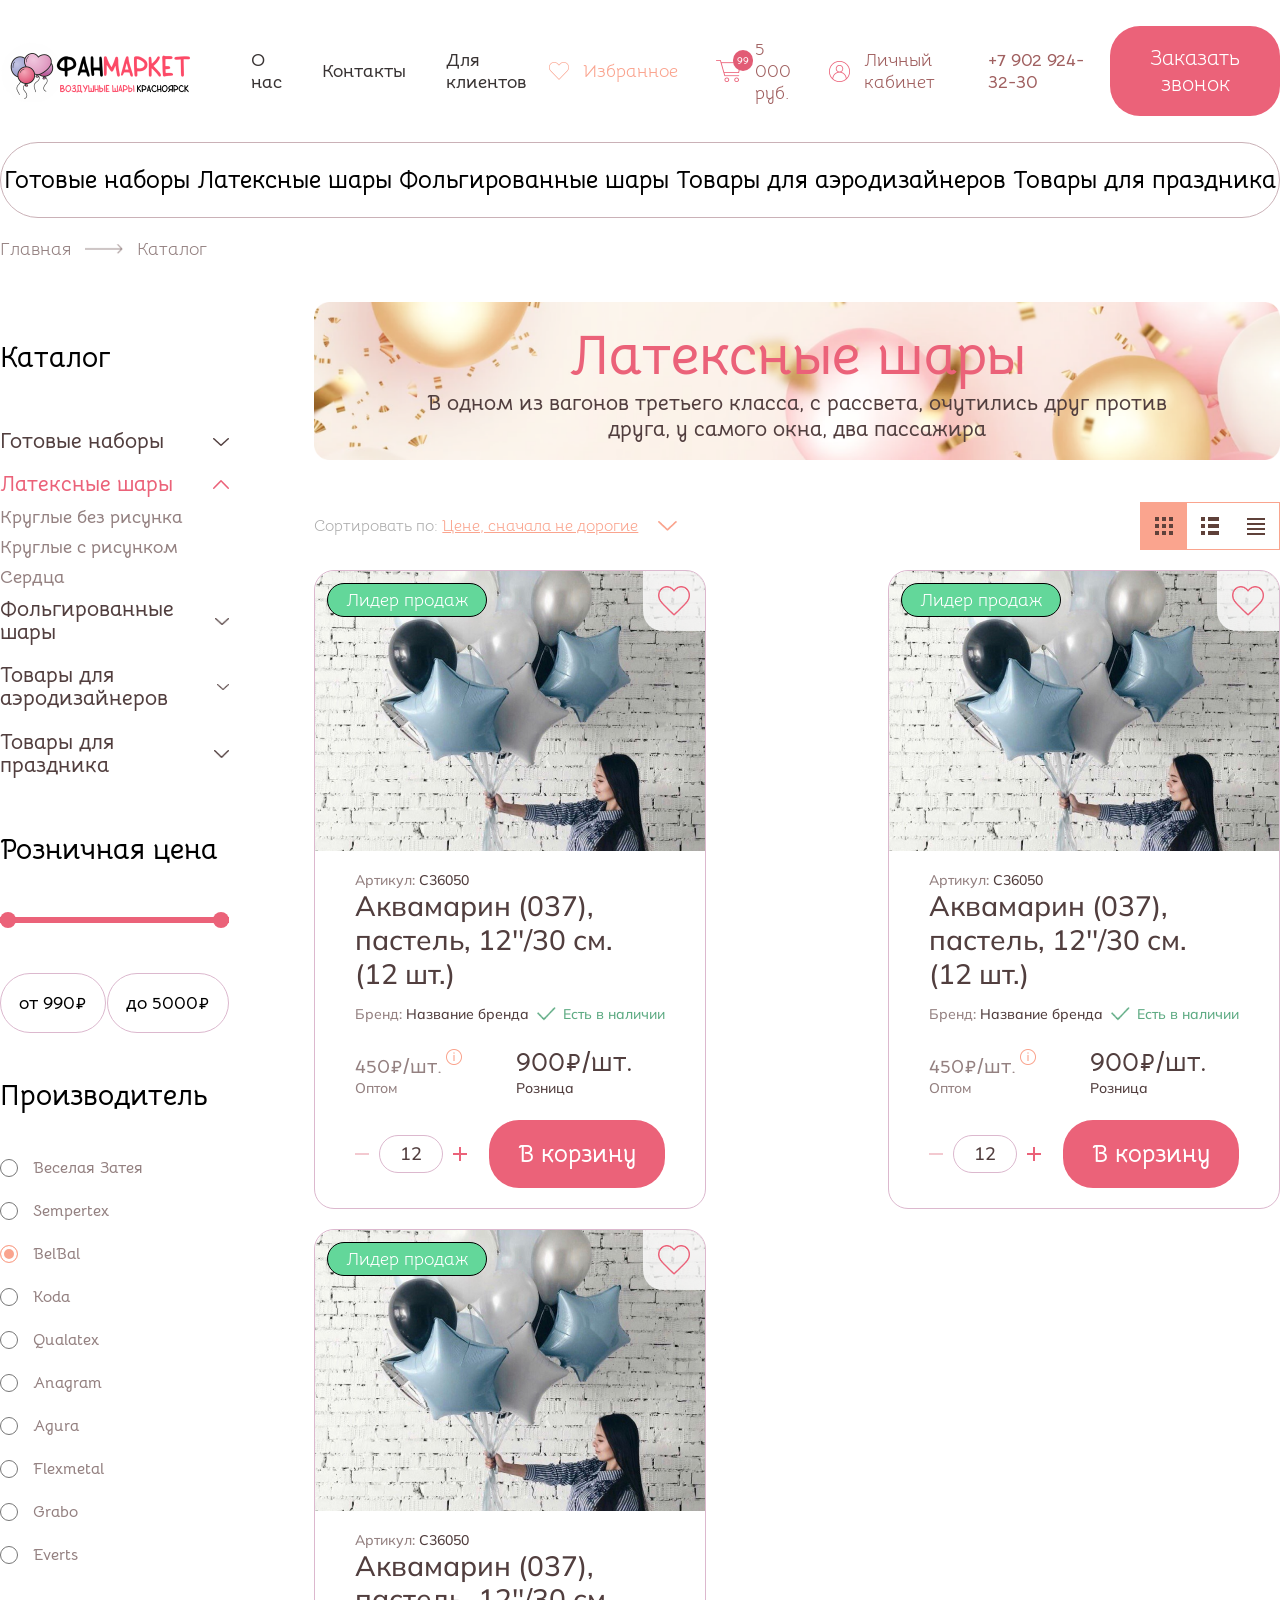
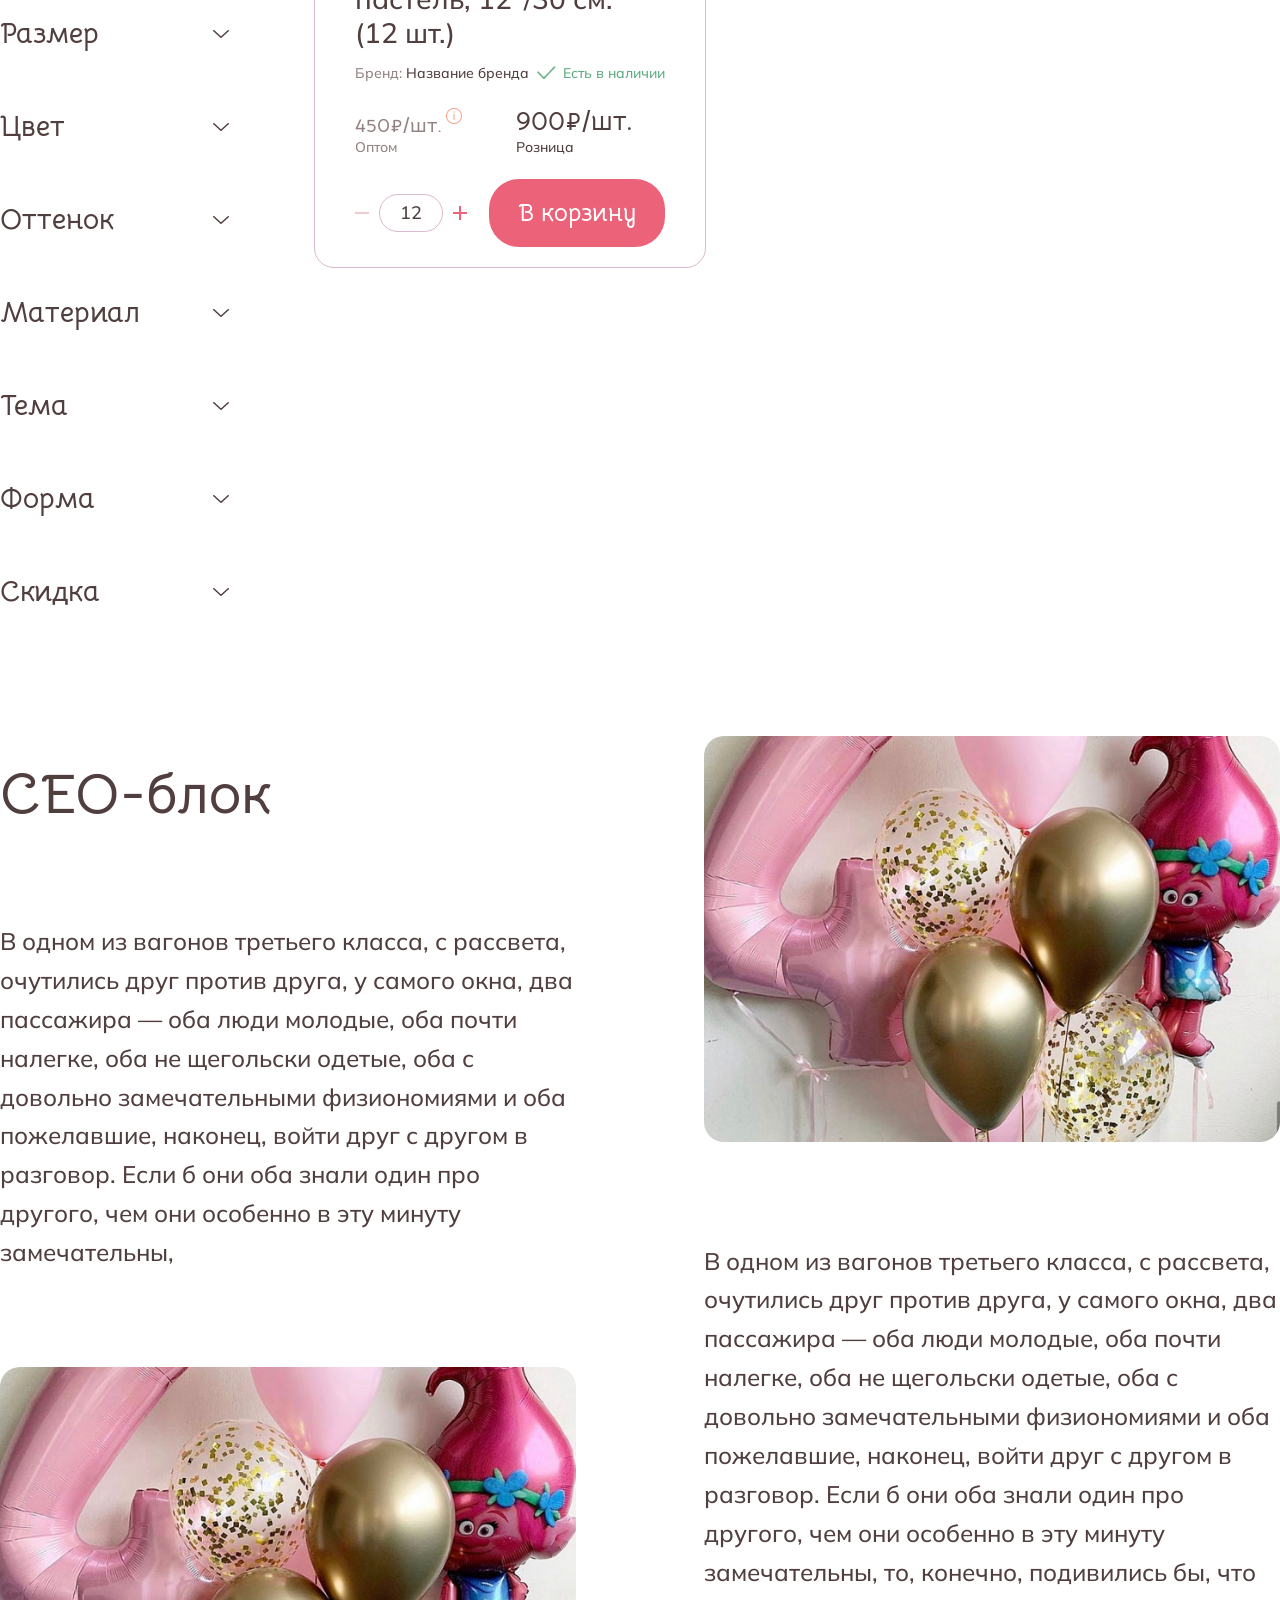
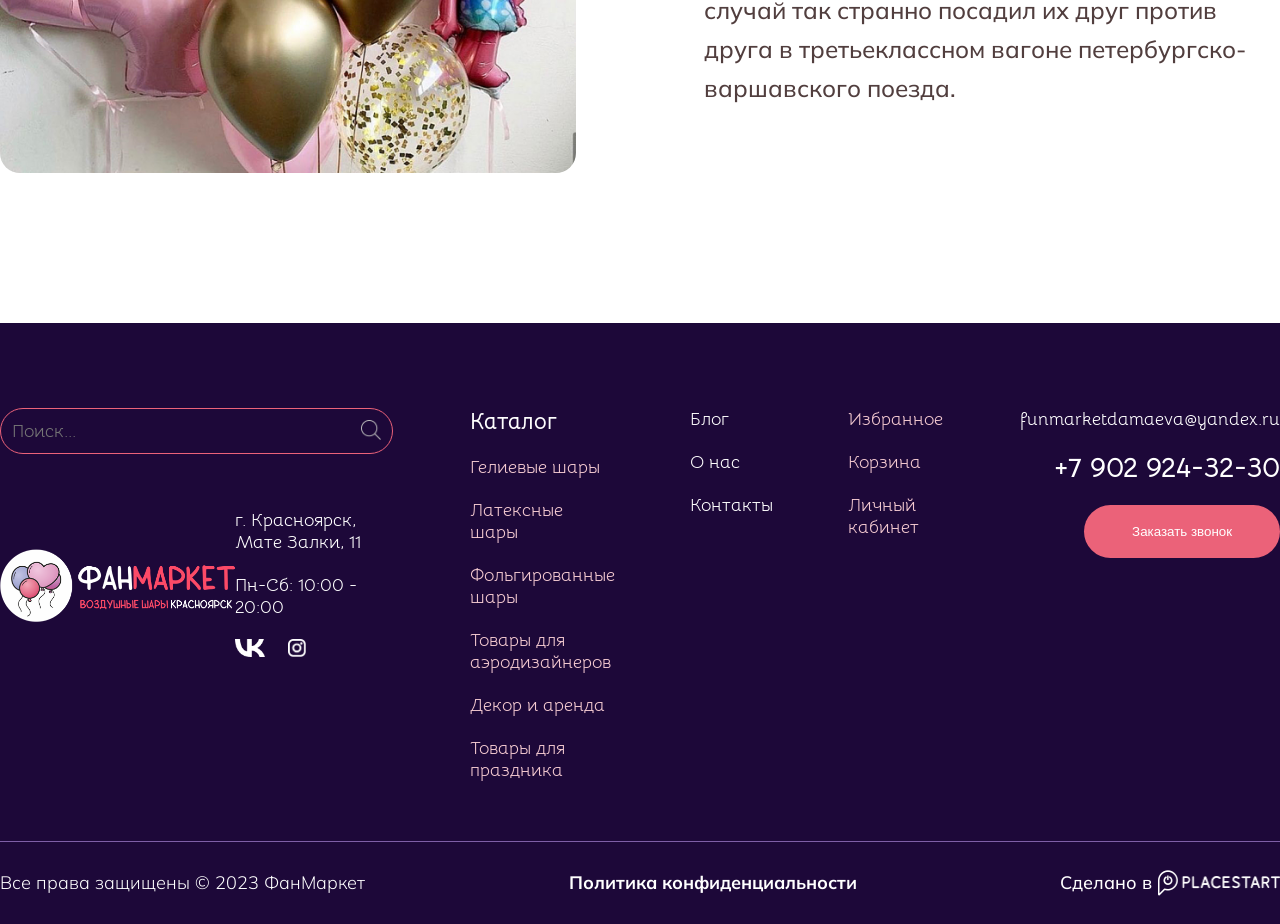
==== commit 5a88c4b2: "Add toggle to layout change" ====
--- a/index.html
+++ b/index.html
@@ -134,7 +134,7 @@
                 </form>
             </div>
             <!-- Карта товара -->
-            <div class="product-cards">
+            <div class="product-cards grid">
                 <div class="name-plate">
                     <div>
                         <h1>Латексные шары</h1>
@@ -148,23 +148,23 @@
                         <img src="images/icons/sort_arrow_down.png" alt="Сортировка списка">
                     </div>
                     <div class="layout">
-                        <div>
-                            <input type="radio" name="layout" id="grid">
+                        <div id="grid">
                             <label for="grid">
                                 <img src="images/icons/grid.png" alt="Разметка сеткой">
                             </label>
-                        </div>
-                        <div>
-                            <input type="radio" name="layout" id="list_with_images">
+                            <input id="grid" type="radio" name="layout" checked="true">
+                        </div>
+                        <div id="list_with_images">
                             <label for="list_with_images">
                                 <img src="images/icons/list_with_images.png" alt="Разметка списком с картинками">
                             </label>
-                        </div>
-                        <div>
-                            <input type="radio" name="layout" id="list">
+                            <input id="list_with_images" type="radio" name="layout">
+                        </div>
+                        <div id="list">
                             <label for="list">
                                 <img src="images/icons/list.png" alt="Разметка списком">
                             </label>
+                            <input id="list" type="radio" name="layout">
                         </div>
                     </div>
                 </div>
--- a/css/style.css
+++ b/css/style.css
@@ -526,31 +526,49 @@
     border: #FAA48E 1px solid;
     display: flex;
     flex-direction: row;
-    align-items: center;
+    align-items: stretch;
+}
+
+.layout div {
+    position: relative;
+    flex: 1;
+    display: flex;
     justify-content: center;
+    align-items: center;
     padding: 14px;
-    gap: 28px;
-}
-
-.layout div {
-    display: flex;
-    justify-content: center;
-    align-items: center;
-    width: 18px;
-    
 }
 
 .layout input {
+    position: absolute;
+    inset: 0;
     opacity: 0;
+    cursor: pointer;
+    margin: 0;
 }
 
 .layout img {
     width: 18px;
     height: auto;
+    display: block;
 }
 
 .layout label {
-    margin-right: 1rem;
+    display: flex;
+    align-items: center;
+    justify-content: center;
+    margin: 0;
+}
+
+.grid div#grid {
+    background-color: #FAA48E;
+}
+
+.list_with_images div#list_with_images {
+    background-color: #FAA48E;
+}
+
+.list div#list {
+    background-color: #FAA48E;
 }
 
 .product-cards {
@@ -573,6 +591,52 @@
     height: auto;
     width: clamp(200px, 390px, 100vw);
     display: block;
+}
+
+.product-card-body {
+    padding: 20px 40px;
+    display: flex;
+    flex-direction: column;
+    gap: 23px;
+}
+
+.product-card-amount {
+    font-family: 'Mulish', sans-serif;
+    color: #513E3E;
+    display: flex;
+    justify-content: space-between;
+    align-items: center;
+    flex: 1;
+}
+
+.product-card-amount p {
+    border: #DCB8CE solid 1px;
+    border-radius: 20px;
+    padding: 9px 20px;
+    font-weight: 400;
+    font-size: 18px;
+    line-height: 100%;
+}
+
+.product-card-amount div {
+    height: 30px;
+    display: flex;
+    align-items: center;
+
+}
+
+.product-card-amount img {
+    width: 14px;
+    height: auto;
+}
+
+.product-card-bottom {
+    display: flex;
+    align-items: center;
+    align-content: center;
+    gap: clamp(8px, 22px, 10%);
+    flex-wrap: row wrap;
+    width: 100%;
 }
 
 .product-chip {
@@ -623,13 +687,6 @@
     color: #513E3E;
 }
 
-.product-card-body {
-    padding: 20px 40px;
-    display: flex;
-    flex-direction: column;
-    gap: 23px;
-}
-
 .h1-and-bellow h1 {
     font-size: 28px;
     font-family: 'Mulish', sans-serif;
@@ -691,45 +748,6 @@
     font-size: 26px;
     font-weight: 700;
     font-family: 'Bellota', sans-serif;
-}
-
-.product-card-amount {
-    font-family: 'Mulish', sans-serif;
-    color: #513E3E;
-    display: flex;
-    justify-content: space-between;
-    align-items: center;
-    flex: 1;
-}
-
-.product-card-amount p {
-    border: #DCB8CE solid 1px;
-    border-radius: 20px;
-    padding: 9px 20px;
-    font-weight: 400;
-    font-size: 18px;
-    line-height: 100%;
-}
-
-.product-card-amount div {
-    height: 30px;
-    display: flex;
-    align-items: center;
-
-}
-
-.product-card-amount img {
-    width: 14px;
-    height: auto;
-}
-
-.product-card-bottom {
-    display: flex;
-    align-items: center;
-    align-content: center;
-    gap: clamp(8px, 22px, 10%);
-    flex-wrap: row wrap;
-    width: 100%;
 }
 
 .ceo {
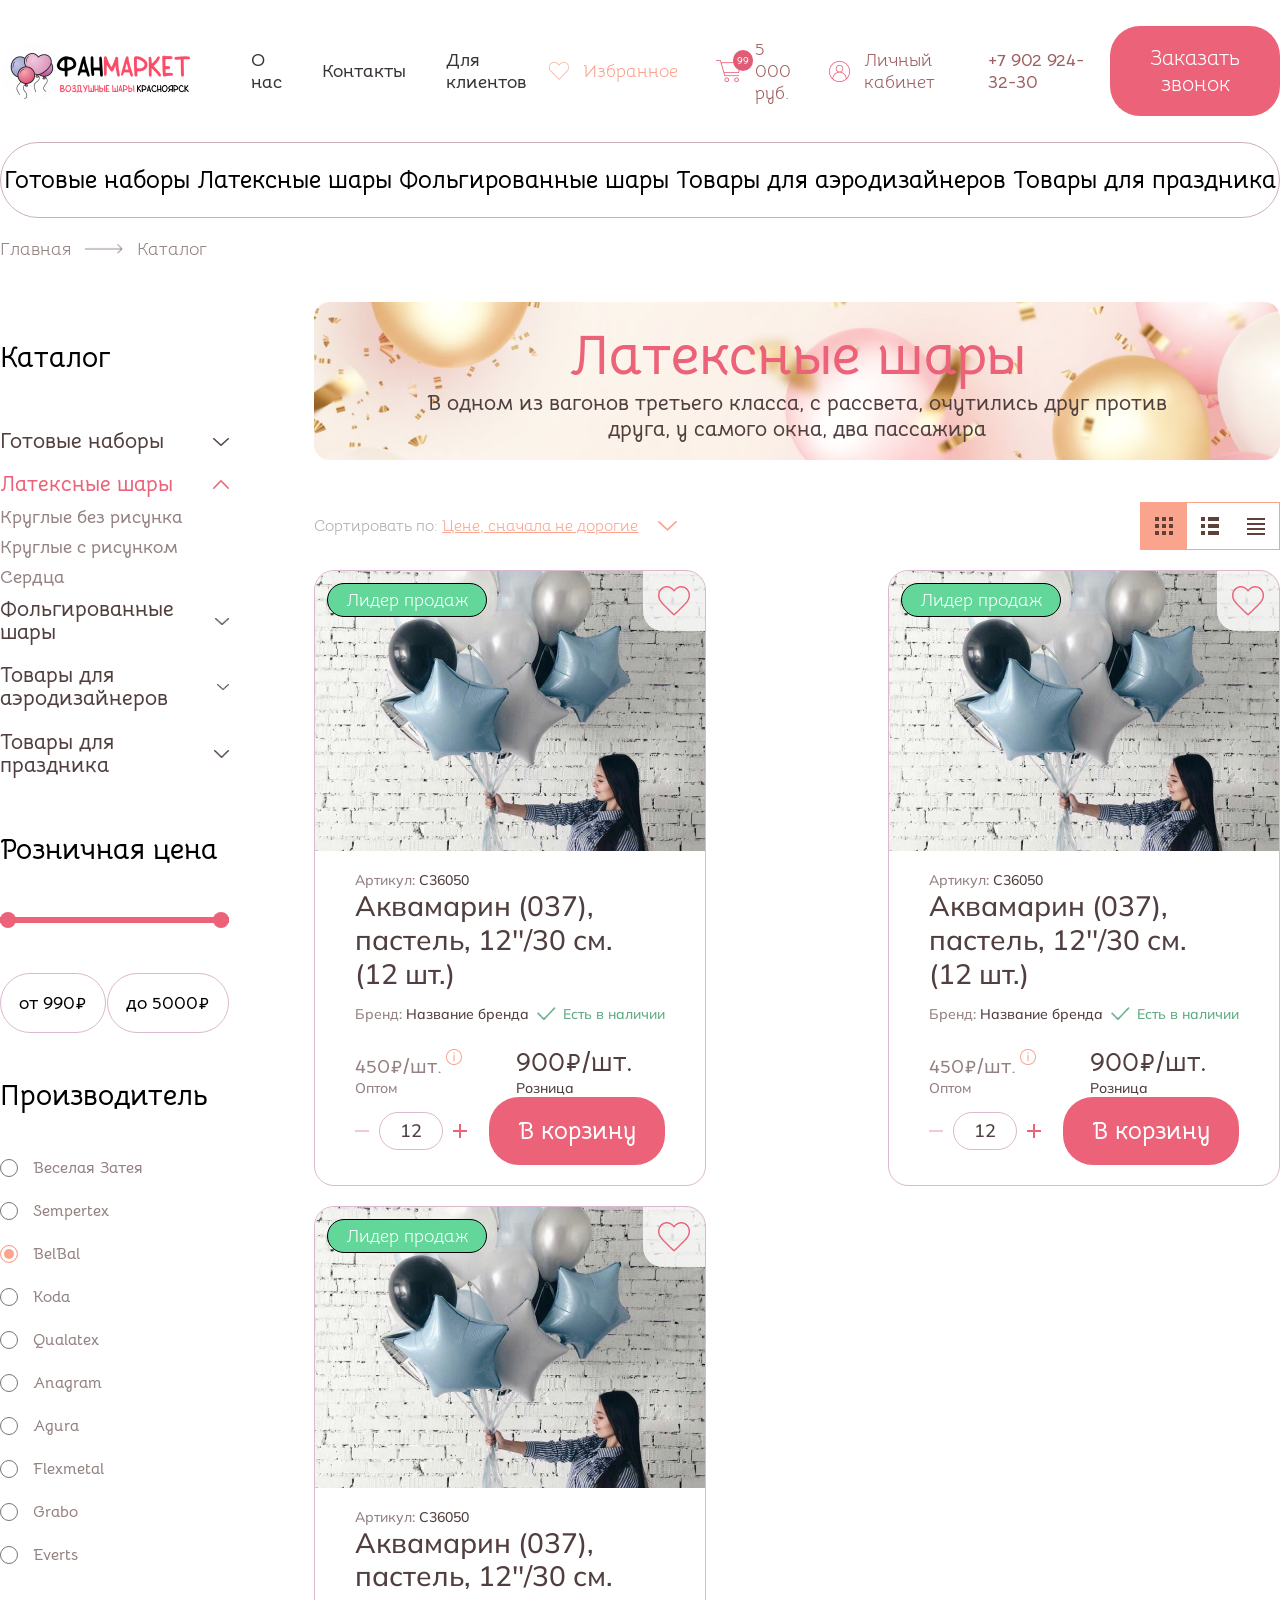
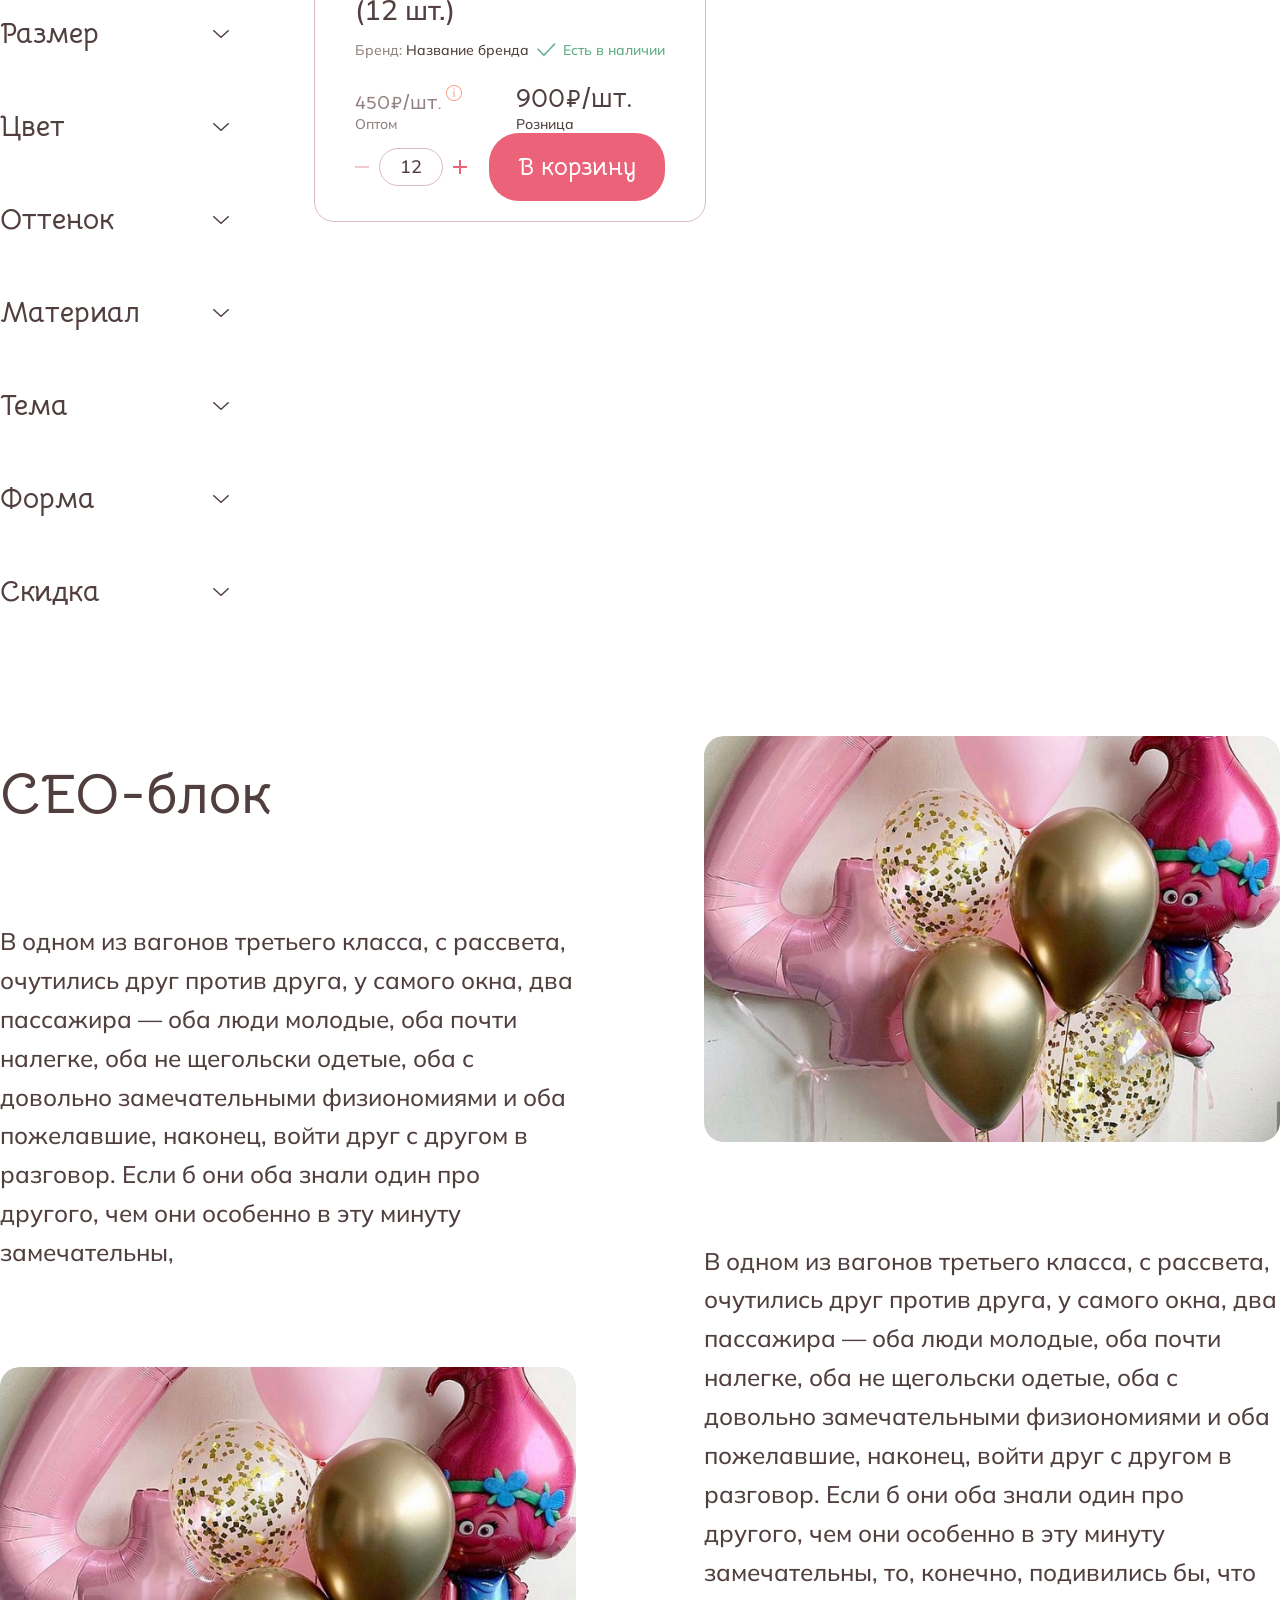
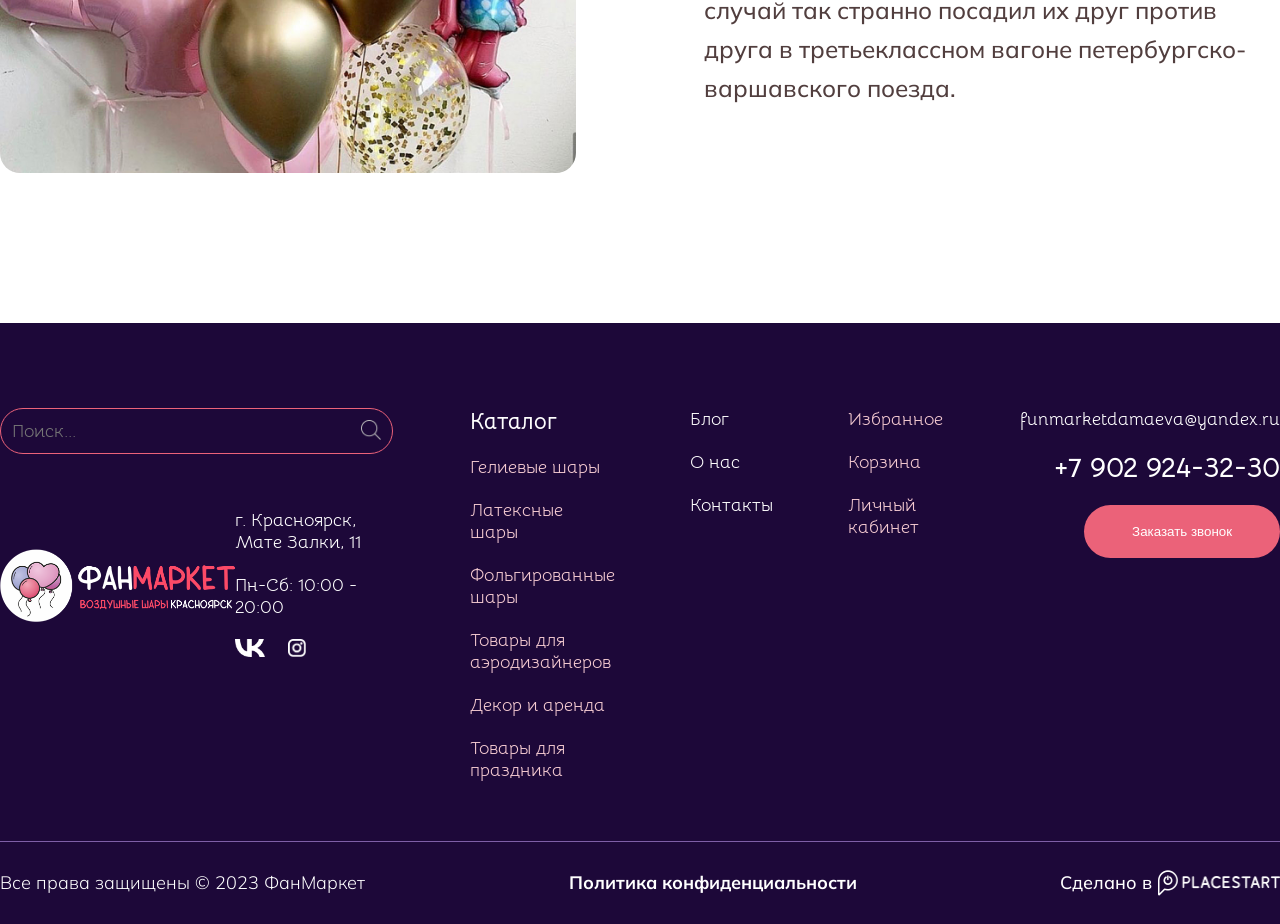
==== commit 51fd56df: "Style list layout Добавил стиль для карт товара при лейауте-списке. Осталось добавить то же самое дл" ====
--- a/index.html
+++ b/index.html
@@ -185,28 +185,41 @@
                                 </div>
                             </div>
                         </div>
-                        <div class="prices">
-                            <div class="price-in-bulk">
-                                <p class="price">450₽/шт.</p>
-                                <img src="images/icons/info.png" alt="Цена оптом">
-                                <p>Оптом</p>
-                            </div>
-                            <div class="price-by-one">
-                                <p class="price">900₽/шт.</p>
-                                <p>Розница</p>
-                            </div>
-                        </div>
-                        <div class="product-card-bottom">
-                            <div class="product-card-amount">
-                                <div class="minus">
-                                    <img src="images/icons/minus.png" alt="Выложить из корзины 1 товар">
-                                </div>
-                                <p>12</p>
-                                <div class="plus">
-                                    <img src="images/icons/plus.png" alt="Выложить из корзины 1 товар">
-                                </div>
-                            </div>
-                            <button class="primary-btn bellota px24 bold">В корзину</button>
+                        <div class="product-card-bottom-container">
+                            <div class="prices">
+                                <div class="price-in-bulk">
+                                    <p class="price">450₽/шт.</p>
+                                    <img src="images/icons/info.png" alt="Цена оптом">
+                                    <p>Оптом</p>
+                                </div>
+                                <div class="price-by-one">
+                                    <p class="price">900₽/шт.</p>
+                                    <p>Розница</p>
+                                </div>
+                            </div>
+                            <details class="card-specs" open>
+                                <summary>Характеристики</summary>
+                                <table>
+                                    <tr><td>Производитель</td><td>BelBal</td></tr>
+                                    <tr><td>Размер</td><td>14"</td></tr>
+                                    <tr><td>Оттенок</td><td>Матовый</td></tr>
+                                    <tr><td>Материал</td><td>Латекс</td></tr>
+                                    <tr><td>Тема</td><td>Другое</td></tr>
+                                    <tr><td>Форма</td><td>Круг</td></tr>
+                                </table>
+                            </details>
+                            <div class="product-card-bottom">
+                                <div class="product-card-amount">
+                                    <div class="minus" >
+                                        <img src="images/icons/minus.png" alt="Выложить из корзины 1 товар">
+                                    </div>
+                                    <p>12</p>
+                                    <div class="plus">
+                                        <img src="images/icons/plus.png" alt="Выложить из корзины 1 товар">
+                                    </div>
+                                </div>
+                                <button class="primary-btn bellota px24 bold">В корзину</button>
+                            </div>
                         </div>
                     </div>
                 </div>
@@ -226,28 +239,41 @@
                                 </div>
                             </div>
                         </div>
-                        <div class="prices">
-                            <div class="price-in-bulk">
-                                <p class="price">450₽/шт.</p>
-                                <img src="images/icons/info.png" alt="Цена оптом">
-                                <p>Оптом</p>
-                            </div>
-                            <div class="price-by-one">
-                                <p class="price">900₽/шт.</p>
-                                <p>Розница</p>
-                            </div>
-                        </div>
-                        <div class="product-card-bottom">
-                            <div class="product-card-amount">
-                                <div class="minus">
-                                    <img src="images/icons/minus.png" alt="Выложить из корзины 1 товар">
-                                </div>
-                                <p>12</p>
-                                <div class="plus">
-                                    <img src="images/icons/plus.png" alt="Выложить из корзины 1 товар">
-                                </div>
-                            </div>
-                            <button class="primary-btn bellota px24 bold">В корзину</button>
+                        <div class="product-card-bottom-container">
+                            <div class="prices">
+                                <div class="price-in-bulk">
+                                    <p class="price">450₽/шт.</p>
+                                    <img src="images/icons/info.png" alt="Цена оптом">
+                                    <p>Оптом</p>
+                                </div>
+                                <div class="price-by-one">
+                                    <p class="price">900₽/шт.</p>
+                                    <p>Розница</p>
+                                </div>
+                            </div>
+                            <details class="card-specs" open>
+                                <summary>Характеристики</summary>
+                                <table>
+                                    <tr><td>Производитель</td><td>BelBal</td></tr>
+                                    <tr><td>Размер</td><td>14"</td></tr>
+                                    <tr><td>Оттенок</td><td>Матовый</td></tr>
+                                    <tr><td>Материал</td><td>Латекс</td></tr>
+                                    <tr><td>Тема</td><td>Другое</td></tr>
+                                    <tr><td>Форма</td><td>Круг</td></tr>
+                                </table>
+                            </details>
+                            <div class="product-card-bottom">
+                                <div class="product-card-amount">
+                                    <div class="minus" >
+                                        <img src="images/icons/minus.png" alt="Выложить из корзины 1 товар">
+                                    </div>
+                                    <p>12</p>
+                                    <div class="plus">
+                                        <img src="images/icons/plus.png" alt="Выложить из корзины 1 товар">
+                                    </div>
+                                </div>
+                                <button class="primary-btn bellota px24 bold">В корзину</button>
+                            </div>
                         </div>
                     </div>
                 </div>
@@ -267,28 +293,41 @@
                                 </div>
                             </div>
                         </div>
-                        <div class="prices">
-                            <div class="price-in-bulk">
-                                <p class="price">450₽/шт.</p>
-                                <img src="images/icons/info.png" alt="Цена оптом">
-                                <p>Оптом</p>
-                            </div>
-                            <div class="price-by-one">
-                                <p class="price">900₽/шт.</p>
-                                <p>Розница</p>
-                            </div>
-                        </div>
-                        <div class="product-card-bottom">
-                            <div class="product-card-amount">
-                                <div class="minus" >
-                                    <img src="images/icons/minus.png" alt="Выложить из корзины 1 товар">
-                                </div>
-                                <p>12</p>
-                                <div class="plus">
-                                    <img src="images/icons/plus.png" alt="Выложить из корзины 1 товар">
-                                </div>
-                            </div>
-                            <button class="primary-btn bellota px24 bold">В корзину</button>
+                        <div class="product-card-bottom-container">
+                            <div class="prices">
+                                <div class="price-in-bulk">
+                                    <p class="price">450₽/шт.</p>
+                                    <img src="images/icons/info.png" alt="Цена оптом">
+                                    <p>Оптом</p>
+                                </div>
+                                <div class="price-by-one">
+                                    <p class="price">900₽/шт.</p>
+                                    <p>Розница</p>
+                                </div>
+                            </div>
+                            <details class="card-specs" open>
+                                <summary>Характеристики</summary>
+                                <table>
+                                    <tr><td>Производитель</td><td>BelBal</td></tr>
+                                    <tr><td>Размер</td><td>14"</td></tr>
+                                    <tr><td>Оттенок</td><td>Матовый</td></tr>
+                                    <tr><td>Материал</td><td>Латекс</td></tr>
+                                    <tr><td>Тема</td><td>Другое</td></tr>
+                                    <tr><td>Форма</td><td>Круг</td></tr>
+                                </table>
+                            </details>
+                            <div class="product-card-bottom">
+                                <div class="product-card-amount">
+                                    <div class="minus" >
+                                        <img src="images/icons/minus.png" alt="Выложить из корзины 1 товар">
+                                    </div>
+                                    <p>12</p>
+                                    <div class="plus">
+                                        <img src="images/icons/plus.png" alt="Выложить из корзины 1 товар">
+                                    </div>
+                                </div>
+                                <button class="primary-btn bellota px24 bold">В корзину</button>
+                            </div>
                         </div>
                     </div>
                 </div>
--- a/css/style.css
+++ b/css/style.css
@@ -587,18 +587,115 @@
     overflow: hidden;
 }
 
-.product-card .product-img {
+.grid .product-card .product-img {
     height: auto;
     width: clamp(200px, 390px, 100vw);
     display: block;
 }
 
-.product-card-body {
+.grid .product-card-body {
     padding: 20px 40px;
     display: flex;
     flex-direction: column;
     gap: 23px;
 }
+
+.grid .product-card-bottom {
+    display: flex;
+    align-items: center;
+    align-content: center;
+    gap: clamp(8px, 22px, 10%);
+    flex-wrap: row wrap;
+    width: 100%;
+}
+
+.card-specs {
+    display: none;
+}
+
+.list .product-card {
+    width: 100%;
+}
+
+.list_with_images .card-specs {
+    display: block;
+}
+
+.list.product-cards {
+    flex-flow: column nowrap;
+    align-items: stretch;
+}
+
+.list .product-card, .list_with_images .product-card {
+    display: flex;
+    flex-direction: row;
+    align-items: center;
+}
+
+.list .product-card {
+    padding: 15px;
+}
+
+.list_with_images .product-card {
+    padding: 20px;
+}
+
+.list .product-card-body {
+    width: 100%;
+    justify-content: space-between;
+}
+
+.list .h1-and-bellow {
+    max-width: 610px;
+}
+
+.list .bellow-h1 {
+    flex-direction: column-reverse;
+}
+
+.list .product-card-bottom-container {
+    display: flex;
+    flex-direction: column;
+}
+
+.list .prices {
+    flex-wrap: nowrap;
+    margin-bottom: 13px;
+}
+
+.list .product-card-bottom {
+    gap: 20px;
+}
+
+.list .product-card .product-img {
+    width: clamp(70px, 210px, 20vw);
+    border-radius: 20px;
+    height: auto;
+    display: block;
+    margin-right: 40px;
+}
+
+.list .product-favorite {
+    position: absolute;
+    top: 45px;
+    left: 63%;
+    width: 20px;
+    padding: 0px;
+    background: transparent;
+    border-radius: 0px;
+}
+
+
+.list .product-card-bottom {
+    display: flex;
+
+}
+
+.list .product-card-body, .list_with_images .product-card-body-card {
+    display: flex;
+    flex-direction: row;
+}
+
 
 .product-card-amount {
     font-family: 'Mulish', sans-serif;
@@ -630,14 +727,7 @@
     height: auto;
 }
 
-.product-card-bottom {
-    display: flex;
-    align-items: center;
-    align-content: center;
-    gap: clamp(8px, 22px, 10%);
-    flex-wrap: row wrap;
-    width: 100%;
-}
+
 
 .product-chip {
     color: white;
